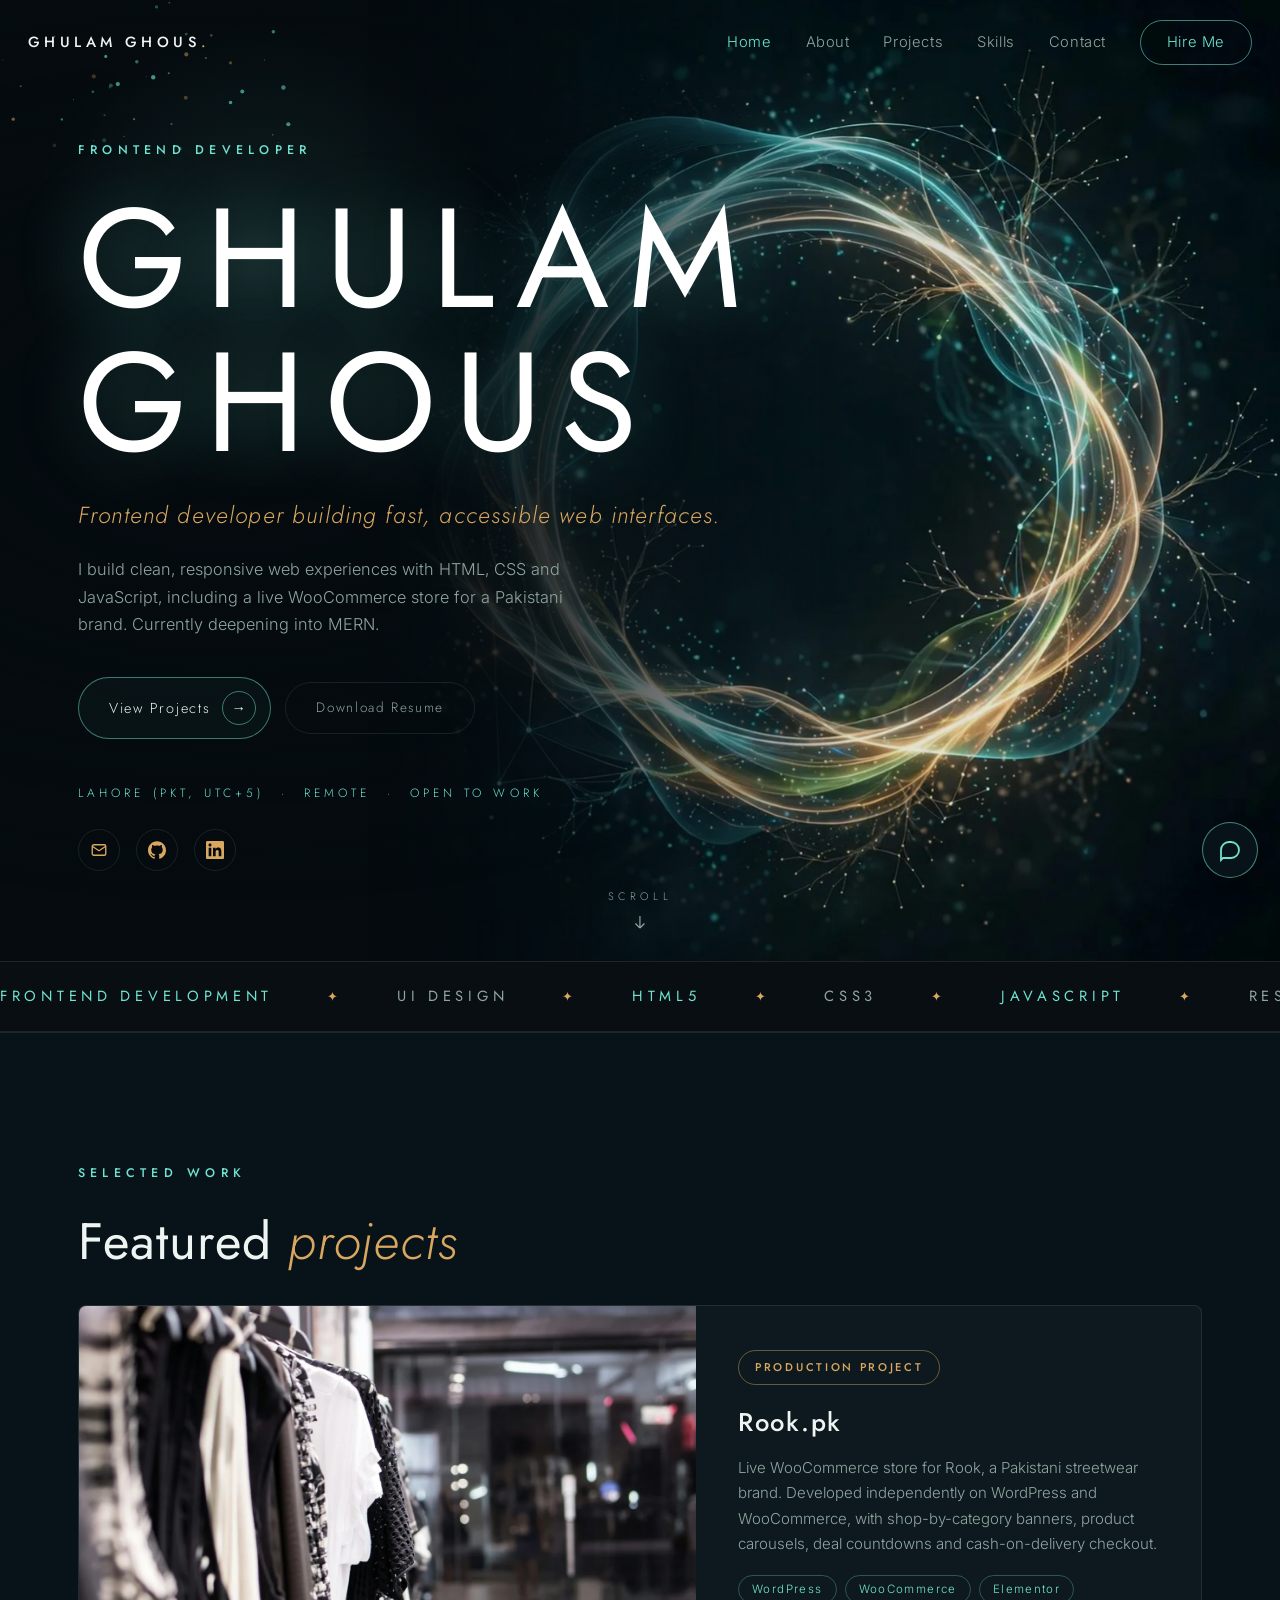
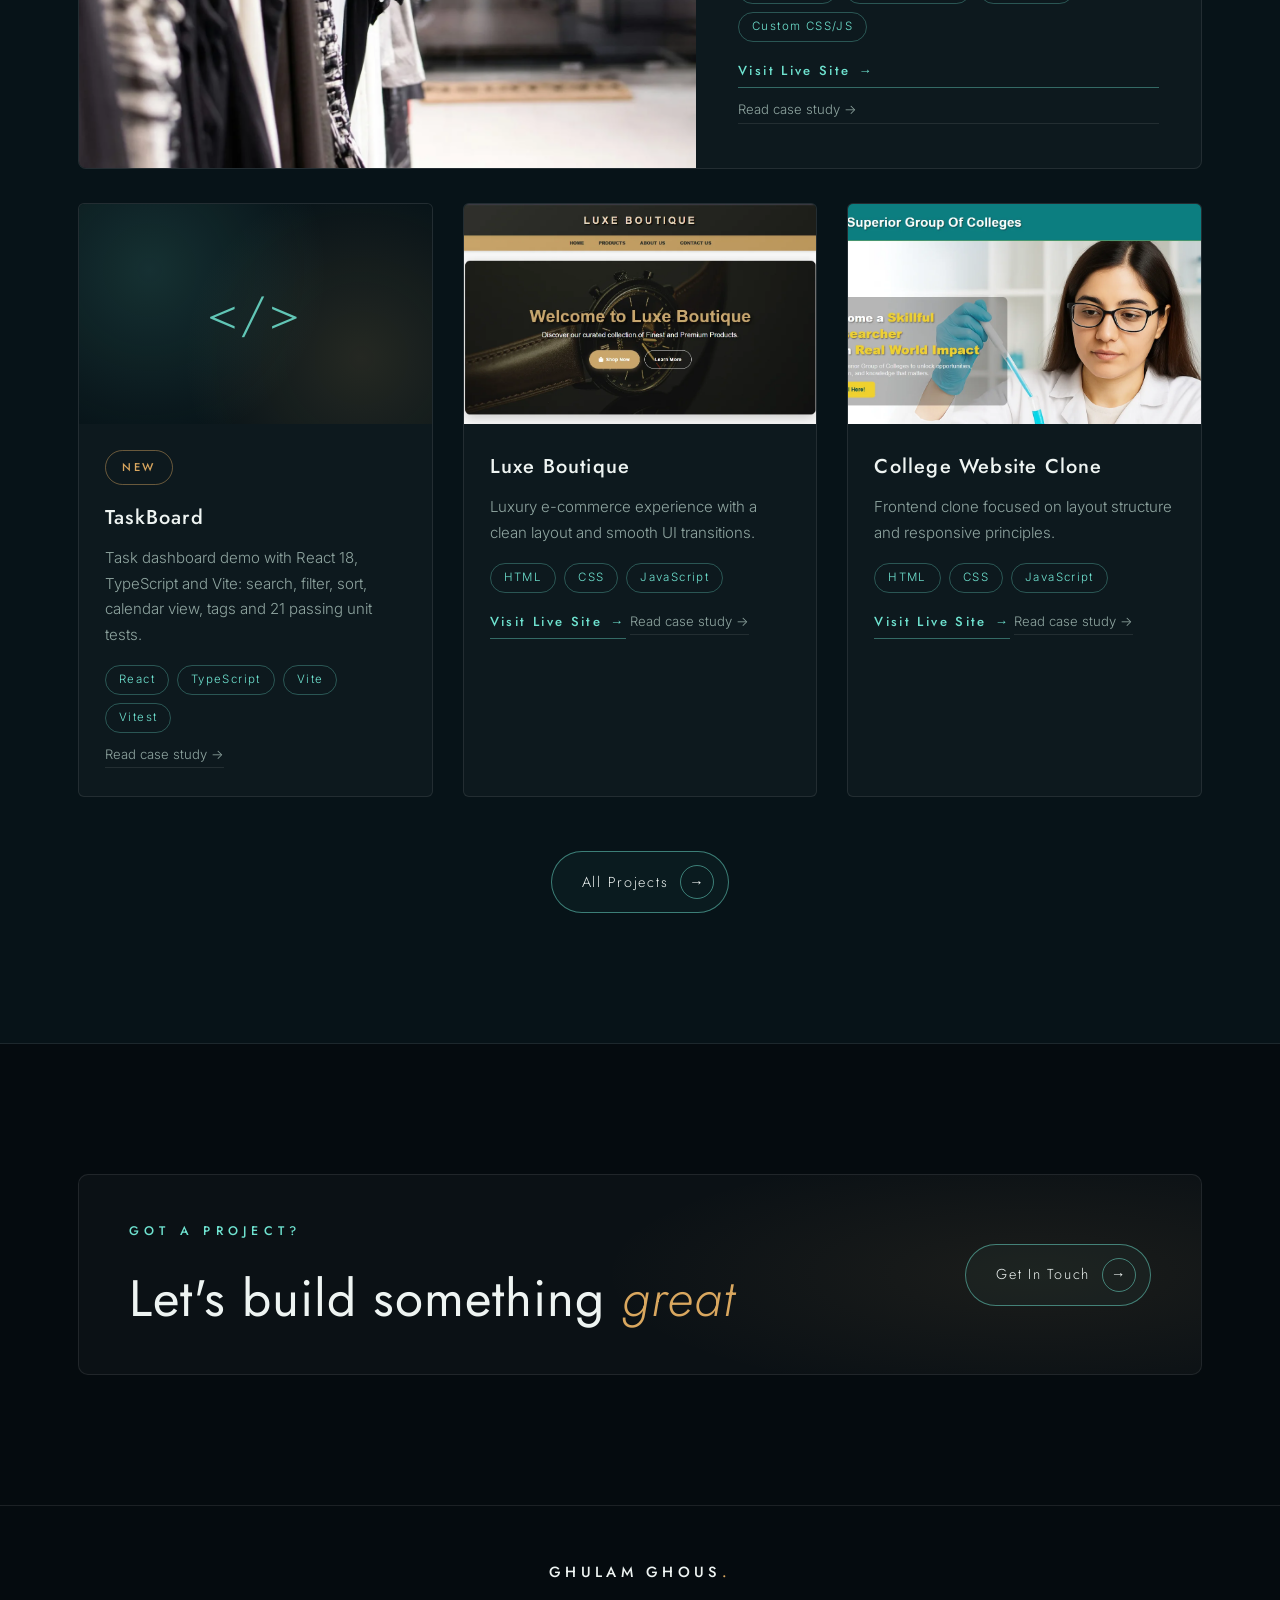
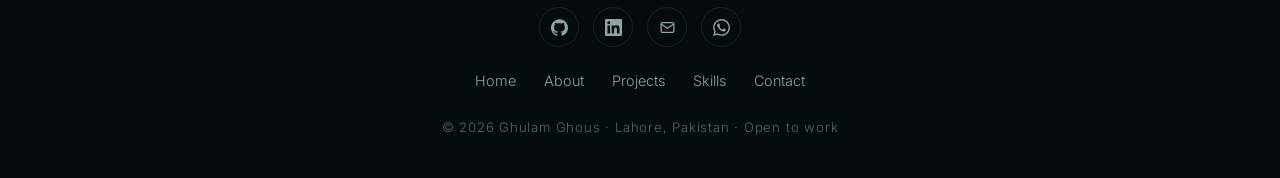
==== index.html @ 890aaaed "Portfolio: TaskBoard v5 copy (calendar, tags, 21 tests)" ====
<!DOCTYPE html>
<html lang="en">
<head>
  <meta charset="UTF-8" />
  <meta name="viewport" content="width=device-width, initial-scale=1.0" />
  <title>Ghulam Ghous | Frontend Developer in Lahore</title>
    <meta name="description" content="Frontend developer in Lahore building fast, accessible web interfaces. Shipped a live WooCommerce store (Rook.pk). Open to full-time, freelance and remote roles." />
  <link rel="canonical" href="https://ghulamghousdev.netlify.app/" />
  <link rel="icon" type="image/svg+xml" href="favicon.svg" />
  <link rel="apple-touch-icon" href="apple-touch-icon.png" />
  <link rel="manifest" href="site.webmanifest" />
  <meta name="theme-color" content="#050b0f" />
  <meta property="og:title" content="Ghulam Ghous | Frontend Developer in Lahore" />
  <meta property="og:description" content="Frontend developer in Lahore building fast, accessible web interfaces. Shipped a live WooCommerce store (Rook.pk). Open to full-time, freelance and remote roles." />
  <meta property="og:type" content="website" />
  <meta property="og:url" content="https://ghulamghousdev.netlify.app/" />
  <meta property="og:image" content="https://ghulamghousdev.netlify.app/og-image.jpg" />
  <meta property="og:site_name" content="Ghulam Ghous - Frontend Developer" />
  <meta name="twitter:card" content="summary_large_image" />
  <meta name="twitter:title" content="Ghulam Ghous | Frontend Developer in Lahore" />
  <meta name="twitter:description" content="Frontend developer in Lahore building fast, accessible web interfaces. Shipped a live WooCommerce store (Rook.pk). Open to full-time, freelance and remote roles." />
  <meta name="twitter:image" content="https://ghulamghousdev.netlify.app/og-image.jpg" />
  <link rel="preconnect" href="https://fonts.googleapis.com" />
  <link rel="preconnect" href="https://fonts.gstatic.com" crossorigin />
  <link href="https://fonts.googleapis.com/css2?family=Jost:wght@300;400;500;600&family=Inter:wght@300;400;500;600&display=swap" rel="stylesheet" />
  <link rel="stylesheet" href="style.css" />
  <script type="application/ld+json">
[
  {
    "@context": "https://schema.org",
    "@type": "Person",
    "name": "Ghulam Ghous",
    "jobTitle": "Frontend Developer",
    "url": "https://ghulamghousdev.netlify.app/",
    "address": {
      "@type": "PostalAddress",
      "addressLocality": "Lahore",
      "addressCountry": "PK"
    },
    "sameAs": [
      "https://github.com/GhulamGhous326",
      "https://www.linkedin.com/in/ghulamghous208/"
    ]
  },
  {
    "@context": "https://schema.org",
    "@type": "WebSite",
    "name": "Ghulam Ghous \u2014 Frontend Developer",
    "url": "https://ghulamghousdev.netlify.app/"
  }
]
  </script>
</head>
<body>
  <a class="skip-link" href="#main">Skip to content</a>

  <header class="nav" id="nav">
    <div class="nav-inner">
      <a href="index.html" class="brand">
        <span class="brand-name">GHULAM&nbsp;GHOUS<i>.</i></span>
      </a>
      <nav class="nav-links">
        <a href="index.html" class="active">Home</a>
        <a href="about.html">About</a>
        <a href="projects.html">Projects</a>
        <a href="skills.html">Skills</a>
        <a href="contact.html">Contact</a>
        <a href="contact.html" class="btn-hire">Hire Me</a>
      </nav>
      <button class="nav-toggle" id="navToggle" aria-label="Menu"><span></span><span></span><span></span></button>
    </div>
    <div class="mobile-menu" id="mobileMenu">
      <a href="index.html">Home</a>
      <a href="about.html">About</a>
      <a href="projects.html">Projects</a>
      <a href="skills.html">Skills</a>
      <a href="contact.html">Contact</a>
      <a href="Ghulam-Ghous-Resume.pdf" target="_blank" rel="noopener">Download Resume</a>
    </div>
  </header>
  <main id="main">

  <!-- HERO -->
  <section class="hero" id="home">
    <div class="hero-bg" aria-hidden="true"></div>
    <canvas id="particles" aria-hidden="true"></canvas>
    <div class="mouse-glow" id="mouseGlow" aria-hidden="true"></div>
    <div class="hero-inner">
      <p class="kicker reveal">FRONTEND DEVELOPER</p>
      <h1 class="hero-title reveal">GHULAM<br />GHOUS</h1>
      <p class="hero-gold reveal">Frontend developer building fast, accessible web interfaces.</p>
      <p class="hero-desc reveal">
        I build clean, responsive web experiences with HTML, CSS and JavaScript,
        including a live WooCommerce store for a Pakistani brand.
        Currently deepening into MERN.
      </p>
      <div class="hero-actions reveal">
        <a href="projects.html" class="btn-pill">View Projects <span class="arrow">→</span></a>
        <a href="Ghulam-Ghous-Resume.pdf" class="btn-ghost" target="_blank" rel="noopener">Download Resume</a>
      </div>
      <p class="hero-meta reveal">LAHORE (PKT, UTC+5)&nbsp;&nbsp;·&nbsp;&nbsp;REMOTE&nbsp;&nbsp;·&nbsp;&nbsp;OPEN TO WORK</p>
      <div class="hero-social reveal">
        <a href="mailto:ghulamghous208@mail.com" aria-label="Email">
          <svg viewBox="0 0 24 24" fill="none" stroke="currentColor" stroke-width="1.8"><rect x="3" y="5" width="18" height="14" rx="2"/><path d="M3 7l9 6 9-6"/></svg>
        </a>
        <a href="https://github.com/GhulamGhous326" target="_blank" rel="noopener noreferrer" aria-label="GitHub"><svg viewBox="0 0 24 24" fill="currentColor" aria-hidden="true"><path d="M12 .297c-6.63 0-12 5.373-12 12 0 5.303 3.438 9.8 8.205 11.385.6.113.82-.258.82-.577 0-.285-.01-1.04-.015-2.04-3.338.724-4.042-1.61-4.042-1.61C4.422 18.07 3.633 17.7 3.633 17.7c-1.087-.744.084-.729.084-.729 1.205.084 1.838 1.236 1.838 1.236 1.07 1.835 2.809 1.305 3.495.998.108-.776.417-1.305.76-1.605-2.665-.3-5.466-1.332-5.466-5.93 0-1.31.465-2.38 1.235-3.22-.135-.303-.54-1.523.105-3.176 0 0 1.005-.322 3.3 1.23.96-.267 1.98-.399 3-.405 1.02.006 2.04.138 3 .405 2.28-1.552 3.285-1.23 3.285-1.23.645 1.653.24 2.873.12 3.176.765.84 1.23 1.91 1.23 3.22 0 4.61-2.805 5.625-5.475 5.92.42.36.81 1.096.81 2.22 0 1.606-.015 2.896-.015 3.286 0 .315.21.69.825.57C20.565 22.092 24 17.592 24 12.297c0-6.627-5.373-12-12-12"/></svg></a>
        <a href="https://www.linkedin.com/in/ghulamghous208/" target="_blank" rel="noopener noreferrer" aria-label="LinkedIn"><svg viewBox="0 0 24 24" fill="currentColor" aria-hidden="true"><path d="M20.447 20.452h-3.554v-5.569c0-1.328-.027-3.037-1.852-3.037-1.853 0-2.136 1.445-2.136 2.939v5.667H9.351V9h3.414v1.561h.046c.477-.9 1.637-1.85 3.37-1.85 3.601 0 4.267 2.37 4.267 5.455v6.286zM5.337 7.433c-1.144 0-2.063-.926-2.063-2.065 0-1.138.92-2.063 2.063-2.063 1.14 0 2.064.925 2.064 2.063 0 1.139-.925 2.065-2.064 2.065zm1.782 13.019H3.555V9h3.564v11.452zM22.225 0H1.771C.792 0 0 .774 0 1.729v20.542C0 23.227.792 24 1.771 24h20.451C23.2 24 24 23.227 24 22.271V1.729C24 .774 23.2 0 22.225 0z"/></svg></a>
      </div>
    </div>
    <a href="#featured" class="scroll-cue" aria-label="Scroll down">
      <span>SCROLL</span>
      <svg viewBox="0 0 24 24" fill="none" stroke="currentColor" stroke-width="1.6"><path d="M12 4v16m0 0l-6-6m6 6l6-6"/></svg>
    </a>
  </section>

  <!-- MARQUEE -->
  <div class="marquee" aria-hidden="true">
    <div class="marquee-track">
      <span>FRONTEND DEVELOPMENT</span><i>✦</i><span>UI DESIGN</span><i>✦</i><span>HTML5</span><i>✦</i><span>CSS3</span><i>✦</i><span>JAVASCRIPT</span><i>✦</i><span>RESPONSIVE DESIGN</span><i>✦</i><span>TAILWIND CSS</span><i>✦</i><span>WORDPRESS</span><i>✦</i>
      <span>FRONTEND DEVELOPMENT</span><i>✦</i><span>UI DESIGN</span><i>✦</i><span>HTML5</span><i>✦</i><span>CSS3</span><i>✦</i><span>JAVASCRIPT</span><i>✦</i><span>RESPONSIVE DESIGN</span><i>✦</i><span>TAILWIND CSS</span><i>✦</i><span>WORDPRESS</span><i>✦</i>
    </div>
  </div>

  <!-- FEATURED WORK -->
  <section class="section section-alt" id="featured">
    <div class="container">
      <p class="kicker reveal">SELECTED WORK</p>
      <h2 class="section-title reveal">Featured <em>projects</em></h2>
      <article class="project-featured reveal" style="margin-bottom:34px">
        <div class="project-media">
          <img width="1600" height="1067" src="images/rook-store.webp" alt="Rook.pk live WooCommerce clothing store" loading="lazy" />
        </div>
        <div class="project-body">
          <span class="project-badge">PRODUCTION PROJECT</span>
          <h3>Rook.pk</h3>
          <p>Live WooCommerce store for Rook, a Pakistani streetwear brand. Developed independently on WordPress and WooCommerce, with shop-by-category banners, product carousels, deal countdowns and cash-on-delivery checkout.</p>
          <ul class="tags"><li>WordPress</li><li>WooCommerce</li><li>Elementor</li><li>Custom CSS/JS</li></ul>
          <a class="project-link" href="https://rook.pk/" target="_blank" rel="noopener">Visit Live Site <span>→</span></a>
          <a class="case-link" href="projects/rook-pk.html">Read case study →</a>
        </div>
      </article>
      <div class="projects-grid">
        <article class="project-card reveal">
          <div class="project-media project-media--code" aria-hidden="true"><span>&lt;/&gt;</span></div>
          <div class="project-body">
            <span class="project-badge">NEW</span>
            <h3>TaskBoard</h3>
            <p>Task dashboard demo with React 18, TypeScript and Vite: search, filter, sort, calendar view, tags and 21 passing unit tests.</p>
            <ul class="tags"><li>React</li><li>TypeScript</li><li>Vite</li><li>Vitest</li></ul>
            <a class="case-link" href="projects/taskboard.html">Read case study →</a>
          </div>
        </article>
        <article class="project-card reveal">
          <div class="project-media">
            <img width="1349" height="644" src="images/luxe-boutique.webp" alt="Luxe Boutique website" loading="lazy" />
          </div>
          <div class="project-body">
            <h3>Luxe Boutique</h3>
            <p>Luxury e-commerce experience with a clean layout and smooth UI transitions.</p>
            <ul class="tags"><li>HTML</li><li>CSS</li><li>JavaScript</li></ul>
            <a class="project-link" href="https://luxeboutiquee.netlify.app/" target="_blank" rel="noopener">Visit Live Site <span>→</span></a>
          <a class="case-link" href="projects/luxe-boutique.html">Read case study →</a>
          </div>
        </article>
        <article class="project-card reveal">
          <div class="project-media">
            <img width="1350" height="640" src="images/college-clone.webp" alt="College website clone" loading="lazy" />
          </div>
          <div class="project-body">
            <h3>College Website Clone</h3>
            <p>Frontend clone focused on layout structure and responsive principles.</p>
            <ul class="tags"><li>HTML</li><li>CSS</li><li>JavaScript</li></ul>
            <a class="project-link" href="https://collegewebsiteclone.netlify.app/" target="_blank" rel="noopener">Visit Live Site <span>→</span></a>
          <a class="case-link" href="projects/college-clone.html">Read case study →</a>
          </div>
        </article>
      </div>
      <div class="center reveal"><a href="projects.html" class="btn-pill">All Projects <span class="arrow">→</span></a></div>
    </div>
  </section>

  <!-- CTA -->
  <section class="section">
    <div class="container">
      <div class="cta-banner reveal">
        <div>
          <p class="kicker">GOT A PROJECT?</p>
          <h2 class="section-title" style="margin-bottom:0">Let's build something <em>great</em></h2>
        </div>
        <a href="contact.html" class="btn-pill">Get In Touch <span class="arrow">→</span></a>
      </div>
    </div>
  </section>

  </main>
  <footer class="footer">
    <div class="container footer-inner">
      <a href="index.html" class="brand"><span class="brand-name">GHULAM&nbsp;GHOUS<i>.</i></span></a>
      <div class="footer-social">
        <a href="https://github.com/GhulamGhous326" target="_blank" rel="noopener noreferrer" aria-label="GitHub"><svg viewBox="0 0 24 24" fill="currentColor" aria-hidden="true"><path d="M12 .297c-6.63 0-12 5.373-12 12 0 5.303 3.438 9.8 8.205 11.385.6.113.82-.258.82-.577 0-.285-.01-1.04-.015-2.04-3.338.724-4.042-1.61-4.042-1.61C4.422 18.07 3.633 17.7 3.633 17.7c-1.087-.744.084-.729.084-.729 1.205.084 1.838 1.236 1.838 1.236 1.07 1.835 2.809 1.305 3.495.998.108-.776.417-1.305.76-1.605-2.665-.3-5.466-1.332-5.466-5.93 0-1.31.465-2.38 1.235-3.22-.135-.303-.54-1.523.105-3.176 0 0 1.005-.322 3.3 1.23.96-.267 1.98-.399 3-.405 1.02.006 2.04.138 3 .405 2.28-1.552 3.285-1.23 3.285-1.23.645 1.653.24 2.873.12 3.176.765.84 1.23 1.91 1.23 3.22 0 4.61-2.805 5.625-5.475 5.92.42.36.81 1.096.81 2.22 0 1.606-.015 2.896-.015 3.286 0 .315.21.69.825.57C20.565 22.092 24 17.592 24 12.297c0-6.627-5.373-12-12-12"/></svg></a>
        <a href="https://www.linkedin.com/in/ghulamghous208/" target="_blank" rel="noopener noreferrer" aria-label="LinkedIn"><svg viewBox="0 0 24 24" fill="currentColor" aria-hidden="true"><path d="M20.447 20.452h-3.554v-5.569c0-1.328-.027-3.037-1.852-3.037-1.853 0-2.136 1.445-2.136 2.939v5.667H9.351V9h3.414v1.561h.046c.477-.9 1.637-1.85 3.37-1.85 3.601 0 4.267 2.37 4.267 5.455v6.286zM5.337 7.433c-1.144 0-2.063-.926-2.063-2.065 0-1.138.92-2.063 2.063-2.063 1.14 0 2.064.925 2.064 2.063 0 1.139-.925 2.065-2.064 2.065zm1.782 13.019H3.555V9h3.564v11.452zM22.225 0H1.771C.792 0 0 .774 0 1.729v20.542C0 23.227.792 24 1.771 24h20.451C23.2 24 24 23.227 24 22.271V1.729C24 .774 23.2 0 22.225 0z"/></svg></a>
        <a href="mailto:ghulamghous208@mail.com" aria-label="Email"><svg viewBox="0 0 24 24" fill="none" stroke="currentColor" stroke-width="1.8" aria-hidden="true"><rect x="3" y="5" width="18" height="14" rx="2"/><path d="M3 7l9 6 9-6"/></svg></a>
        <a href="https://wa.me/923101714299" target="_blank" rel="noopener noreferrer" aria-label="WhatsApp"><svg viewBox="0 0 24 24" fill="currentColor" aria-hidden="true"><path d="M17.472 14.382c-.297-.149-1.758-.867-2.03-.967-.273-.099-.471-.148-.67.15-.197.297-.767.966-.94 1.164-.173.199-.347.223-.644.075-.297-.15-1.255-.463-2.39-1.475-.883-.788-1.48-1.761-1.653-2.059-.173-.297-.018-.458.13-.606.134-.133.298-.347.446-.52.149-.174.198-.298.298-.497.099-.198.05-.371-.025-.52-.075-.149-.669-1.612-.916-2.207-.242-.579-.487-.5-.669-.51-.173-.008-.371-.01-.57-.01-.198 0-.52.074-.792.372-.272.297-1.04 1.016-1.04 2.479 0 1.462 1.065 2.875 1.213 3.074.149.198 2.096 3.2 5.077 4.487.709.306 1.262.489 1.694.625.712.227 1.36.195 1.871.118.571-.085 1.758-.719 2.006-1.413.248-.694.248-1.289.173-1.413-.074-.124-.272-.198-.57-.347m-5.421 7.403h-.004a9.87 9.87 0 01-5.031-1.378l-.361-.214-3.741.982.998-3.648-.235-.374a9.86 9.86 0 01-1.51-5.26c.001-5.45 4.436-9.884 9.888-9.884 2.64 0 5.122 1.03 6.988 2.898a9.825 9.825 0 012.893 6.994c-.003 5.45-4.437 9.884-9.885 9.884m8.413-18.297A11.815 11.815 0 0012.05 0C5.495 0 .16 5.335.157 11.892c0 2.096.547 4.142 1.588 5.945L.057 24l6.305-1.654a11.882 11.882 0 005.683 1.448h.005c6.554 0 11.89-5.335 11.893-11.893a11.821 11.821 0 00-3.48-8.413z"/></svg></a>
      </div>
      <nav class="footer-links">
        <a href="index.html">Home</a><a href="about.html">About</a><a href="projects.html">Projects</a><a href="skills.html">Skills</a><a href="contact.html">Contact</a>
      </nav>
      <p class="copy">© 2026 Ghulam Ghous · Lahore, Pakistan · Open to work</p>
    </div>
  </footer>

  <script src="script.js"></script>
  <script src="chat-widget.js"></script>
</body>
</html>
---- style.css ----
/* ============ NEURAVIS-STYLE THEME ============ */
:root {
  --bg: #050b0f;
  --bg2: #071318;
  --surface: rgba(255, 255, 255, 0.028);
  --ink: #eef4f2;
  --muted: #8fa5a0;
  --teal: #6fe3d0;
  --gold: #d9a75f;
  --line: rgba(255, 255, 255, 0.09);
  --font-display: 'Jost', sans-serif;
  --font-body: 'Inter', sans-serif;
}

* { margin: 0; padding: 0; box-sizing: border-box; }
html { scroll-behavior: smooth; }
body {
  background: var(--bg);
  color: var(--ink);
  font-family: var(--font-body);
  font-weight: 300;
  line-height: 1.7;
  overflow-x: hidden;
}
img { max-width: 100%; display: block; }
a { color: inherit; text-decoration: none; }
::selection { background: rgba(111, 227, 208, 0.25); }

.container { max-width: 1180px; margin: 0 auto; padding: 0 28px; }

/* ============ NAV ============ */
.nav {
  position: fixed; top: 0; left: 0; right: 0; z-index: 100;
  transition: background 0.35s, border-color 0.35s, backdrop-filter 0.35s;
  border-bottom: 1px solid transparent;
}
.nav.scrolled {
  background: rgba(5, 11, 15, 0.82);
  backdrop-filter: blur(14px);
  border-bottom-color: var(--line);
}
.nav-inner {
  max-width: 1280px; margin: 0 auto; padding: 20px 28px;
  display: flex; align-items: center; justify-content: space-between;
}
.brand { display: flex; align-items: center; gap: 12px; }
.brand-name {
  font-family: var(--font-display); font-weight: 500;
  letter-spacing: 0.3em; font-size: 0.92rem; color: var(--ink);
  transition: color 0.3s;
}
.brand-name i { font-style: normal; color: var(--gold); }
.brand:hover .brand-name { color: var(--teal); }
.nav-links { display: flex; align-items: center; gap: 34px; font-size: 0.92rem; }
.nav-links a { color: var(--muted); transition: color 0.25s; letter-spacing: 0.04em; }
.nav-links a:hover { color: var(--ink); }
.nav-links a.active { color: var(--teal); }
.btn-hire {
  border: 1px solid rgba(111, 227, 208, 0.55); color: var(--teal) !important;
  padding: 9px 26px; border-radius: 999px; transition: all 0.3s !important;
}
.btn-hire:hover { background: rgba(111, 227, 208, 0.12); color: #fff !important; }
.nav-toggle { display: none; background: none; border: 0; cursor: pointer; flex-direction: column; gap: 6px; padding: 6px; }
.nav-toggle span { width: 24px; height: 1.6px; background: var(--ink); display: block; transition: 0.3s; }
.mobile-menu { display: none; flex-direction: column; gap: 4px; padding: 10px 28px 22px; background: rgba(5,11,15,0.96); border-bottom: 1px solid var(--line); }
.mobile-menu a { padding: 10px 0; color: var(--muted); border-bottom: 1px solid rgba(255,255,255,0.05); }
.mobile-menu.open { display: flex; }

/* ============ KICKER / TITLES ============ */
.kicker {
  font-family: var(--font-display);
  color: var(--teal); font-size: 0.78rem; font-weight: 500;
  letter-spacing: 0.42em; margin-bottom: 26px;
}
.section { padding: 130px 0; }
.section-alt { background: var(--bg2); border-top: 1px solid var(--line); border-bottom: 1px solid var(--line); }
.section-title {
  font-family: var(--font-display); font-weight: 400;
  font-size: clamp(2rem, 4.6vw, 3.2rem);
  line-height: 1.18; letter-spacing: 0.02em; margin-bottom: 34px;
}
.section-title em { font-style: italic; color: var(--gold); font-weight: 300; }
.muted { color: var(--muted); }

/* ============ HERO ============ */
.hero {
  position: relative; min-height: 100vh;
  display: flex; align-items: center;
  overflow: hidden;
}
.hero-bg {
  position: absolute; inset: -4%;
  background: url('images/hero-ring.webp') right center / cover no-repeat;
  -webkit-mask-image: linear-gradient(to right, transparent 30%, black 66%);
  mask-image: linear-gradient(to right, transparent 30%, black 66%);
  opacity: 0.9;
  animation: ringPulse 14s ease-in-out infinite alternate;
  will-change: transform;
}
@keyframes ringPulse {
  from { transform: scale(1); filter: brightness(1); }
  to { transform: scale(1.055); filter: brightness(1.12); }
}
#particles { position: absolute; inset: 0; z-index: 1; pointer-events: none; }
.mouse-glow {
  position: absolute; top: 0; left: 0; z-index: 1; pointer-events: none;
  width: 520px; height: 520px; border-radius: 50%;
  background: radial-gradient(circle, rgba(111, 227, 208, 0.10), transparent 65%);
  mix-blend-mode: screen; transition: transform 0.25s ease-out;
}
.hero::after {
  content: ''; position: absolute; inset: 0;
  background: radial-gradient(ellipse 90% 70% at 18% 45%, rgba(5,11,15,0.88), transparent 70%);
  pointer-events: none;
}
.hero-inner { position: relative; z-index: 2; max-width: 1180px; margin: 0 auto; padding: 140px 28px 90px; width: 100%; }
.hero-title {
  font-family: var(--font-display); font-weight: 400;
  font-size: clamp(3.4rem, 12.5vw, 8.8rem);
  letter-spacing: 0.13em; line-height: 1.02;
  margin-bottom: 22px; color: #fff;
  text-shadow: 0 0 70px rgba(111, 227, 208, 0.28);
}
.hero-gold {
  font-family: var(--font-display); font-style: italic; font-weight: 300;
  color: var(--gold); font-size: clamp(1.05rem, 2.4vw, 1.45rem);
  letter-spacing: 0.05em; margin-bottom: 20px;
}
.hero-desc { max-width: 520px; color: var(--muted); font-size: 1.02rem; margin-bottom: 38px; }
.hero-actions { margin-bottom: 44px; }
.btn-pill {
  display: inline-flex; align-items: center; gap: 12px;
  border: 1px solid rgba(111, 227, 208, 0.5); border-radius: 999px;
  padding: 13px 14px 13px 30px; color: var(--ink);
  font-family: var(--font-display); letter-spacing: 0.12em; font-size: 0.9rem;
  transition: all 0.3s; background: rgba(111, 227, 208, 0.04);
}
.btn-pill .arrow {
  width: 34px; height: 34px; border-radius: 50%;
  border: 1px solid rgba(111, 227, 208, 0.5);
  display: grid; place-items: center; transition: all 0.3s;
}
.btn-pill:hover { background: rgba(111, 227, 208, 0.14); border-color: var(--teal); }
.btn-pill:hover .arrow { background: var(--teal); color: #04211c; }
.hero-meta {
  font-family: var(--font-display); font-size: 0.75rem;
  letter-spacing: 0.34em; color: var(--teal); opacity: 0.85; margin-bottom: 26px;
}
.hero-social { display: flex; gap: 16px; }
.hero-social a {
  width: 42px; height: 42px; border-radius: 50%;
  border: 1px solid var(--line); display: grid; place-items: center;
  color: var(--gold); transition: all 0.3s;
}
.hero-social a svg { width: 18px; height: 18px; }
.hero-social a:hover { border-color: var(--gold); transform: translateY(-3px); }
.scroll-cue {
  position: absolute; bottom: 30px; left: 50%; transform: translateX(-50%);
  display: flex; flex-direction: column; align-items: center; gap: 8px;
  color: var(--muted); font-family: var(--font-display);
  font-size: 0.68rem; letter-spacing: 0.4em; z-index: 2;
}
.scroll-cue svg { width: 18px; height: 18px; animation: bob 2.2s ease-in-out infinite; }
@keyframes bob { 0%,100% { transform: translateY(0); opacity: 0.6; } 50% { transform: translateY(7px); opacity: 1; } }

/* ============ ABOUT ============ */
.about-grid { display: grid; grid-template-columns: 1.15fr 0.85fr; gap: 70px; align-items: center; }
.about-grid p { color: var(--muted); margin-bottom: 18px; font-size: 1.03rem; }
.about-grid strong { color: var(--ink); font-weight: 500; }
.about-photo { position: relative; justify-self: center; }
.about-photo::before {
  content: ''; position: absolute; inset: -16px;
  border: 1px solid rgba(217, 167, 95, 0.4); border-radius: 4px;
  pointer-events: none;
}
.about-photo img {
  width: min(320px, 72vw); aspect-ratio: 3/4; object-fit: cover; border-radius: 4px;
  filter: saturate(0.85) contrast(1.03);
}

/* ============ PROJECTS ============ */
.projects-grid { display: grid; grid-template-columns: repeat(3, 1fr); gap: 30px; margin-top: 10px; }
.project-card {
  background: var(--surface); border: 1px solid var(--line); border-radius: 6px;
  overflow: hidden; transition: transform 0.35s, border-color 0.35s, box-shadow 0.35s;
}
.project-card:hover { transform: translateY(-8px); border-color: rgba(111, 227, 208, 0.35); box-shadow: 0 24px 60px rgba(0,0,0,0.45); }
.project-media { position: relative; aspect-ratio: 16/10; overflow: hidden; }
.project-media img { width: 100%; height: 100%; object-fit: cover; transition: transform 0.6s; }
.project-card:hover .project-media img { transform: scale(1.06); }
.project-media--code {
  display: grid; place-items: center;
  background:
    radial-gradient(circle at 20% 30%, rgba(111, 227, 208, 0.14), transparent 55%),
    radial-gradient(circle at 80% 70%, rgba(217, 167, 95, 0.14), transparent 55%),
    #071318;
}
.project-media--code span {
  font-family: var(--font-display); font-size: 3rem; color: var(--teal);
  opacity: 0.85; letter-spacing: 0.08em;
}
.project-featured:hover .project-media img { transform: scale(1.04); }
.project-link {
  display: inline-flex; align-items: center; gap: 8px; margin-top: 18px;
  font-family: var(--font-display); font-size: 0.82rem; font-weight: 500;
  letter-spacing: 0.18em; color: var(--teal);
  border-bottom: 1px solid rgba(111, 227, 208, 0.4); padding-bottom: 5px;
  transition: color 0.3s, border-color 0.3s;
}
.project-link span { transition: transform 0.3s; display: inline-block; }
.project-link:hover { color: var(--gold); border-color: var(--gold); }
.project-link:hover span { transform: translateX(4px); }
.project-body { padding: 26px 26px 28px; }
.project-body h3 { font-family: var(--font-display); font-weight: 500; letter-spacing: 0.06em; font-size: 1.25rem; margin-bottom: 10px; }
.project-body p { color: var(--muted); font-size: 0.94rem; margin-bottom: 18px; }
.tags { list-style: none; display: flex; flex-wrap: wrap; gap: 8px; }
.tags li {
  font-size: 0.72rem; letter-spacing: 0.12em; color: var(--teal);
  border: 1px solid rgba(111, 227, 208, 0.3); border-radius: 999px; padding: 4px 13px;
}

/* ============ PROJECT CATEGORIES ============ */
.category-label {
  font-family: var(--font-display); font-size: 0.8rem; font-weight: 500;
  letter-spacing: 0.4em; color: var(--gold); margin-bottom: 30px;
  display: flex; align-items: center; gap: 16px;
}
.category-label::after { content: ''; flex: 1; height: 1px; background: var(--line); }
.project-featured {
  display: grid; grid-template-columns: 1.1fr 0.9fr;
  background: var(--surface); border: 1px solid var(--line); border-radius: 8px;
  overflow: hidden; transition: border-color 0.35s, box-shadow 0.35s;
}
.project-featured:hover { border-color: rgba(217, 167, 95, 0.4); box-shadow: 0 24px 60px rgba(0,0,0,0.45); }
.project-featured .project-media { aspect-ratio: auto; min-height: 320px; }
.project-featured .project-body { padding: 44px 42px; display: flex; flex-direction: column; justify-content: center; }
.project-featured .project-body h3 { font-size: 1.6rem; }

/* ============ SKILLS ============ */
.skills-grid { display: grid; grid-template-columns: 1fr 1fr; gap: 26px 60px; margin-top: 10px; }
.contact-form input:focus, .contact-form textarea:focus { outline: none; border-bottom-color: var(--teal); }
.contact-form input::placeholder, .contact-form textarea::placeholder { color: rgba(143, 165, 160, 0.55); }
.contact-form .btn-pill { justify-self: start; background: none; cursor: pointer; font-size: 0.9rem; }
.direct { color: var(--muted); }
.direct a { color: var(--gold); border-bottom: 1px solid rgba(217,167,95,0.4); transition: 0.3s; }
.direct a:hover { color: var(--teal); border-color: var(--teal); }

/* ============ FOOTER ============ */
.footer { border-top: 1px solid var(--line); padding: 54px 0 40px; }
.footer-inner { display: flex; flex-direction: column; align-items: center; gap: 22px; text-align: center; }
.footer-links { display: flex; gap: 28px; font-size: 0.9rem; }
.footer-links a { color: var(--muted); transition: color 0.25s; }
.footer-links a:hover { color: var(--teal); }
.copy { color: rgba(143, 165, 160, 0.6); font-size: 0.82rem; letter-spacing: 0.06em; }

/* ============ INNER PAGES ============ */
.page-hero { padding: 170px 0 30px; position: relative; overflow: hidden; }
.page-hero::before {
  content: ''; position: absolute; inset: 0;
  background: radial-gradient(ellipse 60% 55% at 78% 30%, rgba(111, 227, 208, 0.07), transparent 70%);
  pointer-events: none;
}
.page-title {
  font-family: var(--font-display); font-weight: 400;
  font-size: clamp(2.4rem, 6vw, 4.2rem);
  line-height: 1.12; letter-spacing: 0.03em; color: #fff;
}
.page-title em { font-style: italic; color: var(--gold); font-weight: 300; }

.center { text-align: center; margin-top: 54px; }

.cta-banner {
  display: flex; align-items: center; justify-content: space-between; gap: 30px; flex-wrap: wrap;
  border: 1px solid var(--line); border-radius: 10px;
  padding: 46px 50px; background: var(--surface);
  position: relative; overflow: hidden;
}
.cta-banner::before {
  content: ''; position: absolute; inset: 0;
  background: radial-gradient(ellipse 55% 90% at 85% 50%, rgba(217, 167, 95, 0.08), transparent 70%);
  pointer-events: none;
}
.cta-banner > * { position: relative; z-index: 1; }

.values-grid { display: grid; grid-template-columns: repeat(3, 1fr); gap: 26px; }
.value-card {
  border: 1px solid var(--line); border-radius: 8px; padding: 34px 30px;
  background: var(--surface); transition: transform 0.3s, border-color 0.3s;
}
.value-card:hover { transform: translateY(-6px); border-color: rgba(111, 227, 208, 0.35); }
.value-card h3 { font-family: var(--font-display); font-weight: 500; letter-spacing: 0.08em; font-size: 1.15rem; margin-bottom: 12px; color: var(--teal); }
.value-card p { color: var(--muted); font-size: 0.94rem; }

/* ============ CONTACT PAGE ============ */
.contact-grid { display: grid; grid-template-columns: 0.9fr 1.1fr; gap: 60px; align-items: start; }
.contact-info { display: grid; gap: 16px; }
.info-card {
  display: flex; align-items: center; gap: 18px;
  border: 1px solid var(--line); border-radius: 8px; padding: 20px 22px;
  background: var(--surface); transition: border-color 0.3s, transform 0.3s;
}
a.info-card:hover { border-color: rgba(111, 227, 208, 0.4); transform: translateX(6px); }
.info-icon {
  width: 46px; height: 46px; border-radius: 50%; flex-shrink: 0;
  border: 1px solid rgba(217, 167, 95, 0.45); display: grid; place-items: center; color: var(--gold);
}
.info-icon svg { width: 20px; height: 20px; }
.info-card strong { display: block; font-weight: 500; font-size: 0.98rem; letter-spacing: 0.03em; }
.info-card small { color: var(--muted); font-size: 0.85rem; }
.info-card .arrow { margin-left: auto; color: var(--teal); }

/* ============ MARQUEE ============ */
.marquee {
  border-top: 1px solid var(--line); border-bottom: 1px solid var(--line);
  background: rgba(255, 255, 255, 0.015);
  overflow: hidden; padding: 22px 0; position: relative; z-index: 2;
}
.marquee-track {
  display: flex; align-items: center; gap: 54px; width: max-content;
  animation: scrollX 30s linear infinite;
  font-family: var(--font-display); font-size: 0.92rem; font-weight: 400;
  letter-spacing: 0.32em; color: var(--muted); white-space: nowrap;
}
.marquee-track i { color: var(--gold); font-style: normal; font-size: 0.8rem; }
.marquee-track span:nth-child(4n+1) { color: var(--teal); }
@keyframes scrollX { to { transform: translateX(-50%); } }

@media (prefers-reduced-motion: reduce) {
  .hero-bg, .marquee-track, .scroll-cue svg { animation: none; }
  .mouse-glow { display: none; }
}

/* ============ REVEAL ============ */
.reveal { opacity: 0; transform: translateY(28px); transition: opacity 0.8s ease, transform 0.8s ease; }
.reveal.visible { opacity: 1; transform: none; }

/* ============ RESPONSIVE ============ */
@media (max-width: 900px) {
  .nav-links { display: none; }
  .nav-toggle { display: flex; }
  .about-grid { grid-template-columns: 1fr; gap: 50px; }
  .projects-grid { grid-template-columns: 1fr; max-width: 520px; margin-inline: auto; }
  .project-featured { grid-template-columns: 1fr; }
  .project-featured .project-body { padding: 30px 26px; }
  .skills-grid { grid-template-columns: 1fr; gap: 22px; }
  .values-grid { grid-template-columns: 1fr; }
  .contact-grid { grid-template-columns: 1fr; gap: 40px; }
  .cta-banner { padding: 36px 28px; }
  .page-hero { padding: 140px 0 20px; }
  .hero-bg {
    -webkit-mask-image: linear-gradient(to bottom, transparent 30%, black 85%);
    mask-image: linear-gradient(to bottom, transparent 30%, black 85%);
    background-position: center 30%; opacity: 0.5;
  }
  .section { padding: 90px 0; }
}

/* ============ PHASE 1: SOCIAL + BADGES ============ */
.hero-actions { display: flex; align-items: center; flex-wrap: wrap; row-gap: 14px; }
.btn-ghost {
  display: inline-flex; align-items: center; gap: 10px;
  border: 1px solid var(--line); color: var(--muted); border-radius: 999px;
  padding: 13px 30px; font-family: var(--font-display);
  letter-spacing: 0.12em; font-size: 0.85rem; transition: all 0.3s; margin-left: 14px;
}
.btn-ghost:hover { border-color: var(--gold); color: var(--gold); }
.footer-social { display: flex; gap: 14px; }
.footer-social a {
  display: grid; place-items: center; width: 40px; height: 40px;
  border: 1px solid var(--line); border-radius: 50%; color: var(--muted);
  transition: all 0.3s;
}
.footer-social a svg { width: 17px; height: 17px; }
.footer-social a:hover { color: var(--teal); border-color: var(--teal); transform: translateY(-3px); }
.project-badge {
  display: inline-block; align-self: flex-start;
  font-family: var(--font-display); font-size: 0.7rem; font-weight: 500;
  letter-spacing: 0.24em; color: var(--gold);
  border: 1px solid rgba(217, 167, 95, 0.45); border-radius: 999px;
  padding: 7px 16px; margin-bottom: 16px;
}
.info-card .info-icon svg { width: 20px; height: 20px; }

/* ============ PHASE 4: SKILL CARDS ============ */
.skill-card {
  background: var(--surface); border: 1px solid var(--line); border-radius: 8px;
  padding: 28px; transition: border-color 0.3s, transform 0.3s;
}
.skill-card:hover { border-color: rgba(111, 227, 208, 0.35); transform: translateY(-4px); }
.skill-card h3 { font-size: 1.08rem; font-weight: 500; margin-bottom: 8px; letter-spacing: 0.02em; }
.skill-card > p { color: var(--muted); font-size: 0.92rem; margin-bottom: 4px; }
.skill-card .proof { font-size: 0.82rem; color: var(--teal); margin-top: 10px; margin-bottom: 0; }
.skill-card .proof a { color: var(--teal); border-bottom: 1px solid rgba(111, 227, 208, 0.4); padding-bottom: 1px; }
.skill-card.learning { border-style: dashed; border-color: rgba(217, 167, 95, 0.35); }
.skill-card.learning:hover { border-color: rgba(217, 167, 95, 0.6); }

/* ============ PHASE 2: CASE STUDIES ============ */
.case-media { border-radius: 8px; overflow: hidden; margin-bottom: 40px; border: 1px solid var(--line); }
.case-media img { width: 100%; display: block; }
.case-meta {
  display: grid; grid-template-columns: repeat(3, 1fr); gap: 20px;
  margin-bottom: 44px; padding: 26px; background: var(--surface);
  border: 1px solid var(--line); border-radius: 8px;
}
.case-meta strong { display: block; font-family: var(--font-display); font-size: 0.72rem; letter-spacing: 0.24em; color: var(--gold); margin-bottom: 8px; font-weight: 500; }
.case-meta span { font-size: 0.95rem; }
.case-body { max-width: 720px; margin-bottom: 44px; }
.case-body h2 { font-size: 1.35rem; font-weight: 500; margin: 34px 0 14px; letter-spacing: 0.02em; }
.case-body h2:first-child { margin-top: 0; }
.case-body p { color: var(--muted); line-height: 1.75; margin-bottom: 14px; }
.case-body ul { color: var(--muted); line-height: 1.75; padding-left: 22px; margin-bottom: 14px; }
.case-body li { margin-bottom: 8px; }
.case-body a { color: var(--teal); border-bottom: 1px solid rgba(111, 227, 208, 0.4); }
.todo {
  border: 1px dashed rgba(217, 167, 95, 0.5); border-radius: 8px;
  padding: 16px 20px; color: var(--gold); font-size: 0.9rem;
}
.case-actions { margin-bottom: 60px; }
.case-nav {
  display: flex; justify-content: space-between; gap: 20px; flex-wrap: wrap;
  border-top: 1px solid var(--line); padding-top: 28px;
}
.case-nav a { color: var(--muted); font-family: var(--font-display); letter-spacing: 0.06em; transition: color 0.3s; }
.case-nav a:hover { color: var(--teal); }
.case-link {
  display: inline-block; margin-top: 10px; font-size: 0.82rem;
  color: var(--muted); border-bottom: 1px solid var(--line); padding-bottom: 2px;
  transition: color 0.3s, border-color 0.3s;
}
.case-link:hover { color: var(--gold); border-color: var(--gold); }
@media (max-width: 720px) {
  .case-meta { grid-template-columns: 1fr; }
}

/* ============ CONTACT FORM ============ */
.contact-form { display: grid; grid-template-columns: 1fr 1fr; gap: 18px; }
.contact-form input[type="text"],
.contact-form input[type="email"],
.contact-form textarea {
  width: 100%; background: var(--surface); border: 1px solid var(--line);
  border-radius: 6px; color: var(--ink); padding: 14px 16px;
  font-family: var(--font-body); font-size: 0.95rem;
}
.contact-form textarea { grid-column: 1 / -1; min-height: 140px; resize: vertical; }
.contact-form select { grid-column: 1 / -1; }
@media (max-width: 560px) { .contact-form { grid-template-columns: 1fr; } }

/* ============ PHASE 5: FORM SELECT ============ */
.contact-form select {
  background: var(--surface); border: 1px solid var(--line); border-radius: 6px;
  color: var(--ink); padding: 14px 16px; font-family: var(--font-body); font-size: 0.95rem;
  width: 100%; appearance: none;
}
.contact-form select:focus { outline: none; border-color: var(--teal); }

/* ============ PHASE 7: A11Y ============ */
.skip-link {
  position: absolute; left: 16px; top: -64px; z-index: 200;
  background: var(--teal); color: #04211c; padding: 10px 18px; border-radius: 6px;
  font-family: var(--font-display); font-size: 0.85rem; letter-spacing: 0.08em;
  transition: top 0.2s;
}
.skip-link:focus { top: 12px; }
:focus-visible { outline: 2px solid var(--teal); outline-offset: 3px; }
@media (prefers-reduced-motion: reduce) {
  .reveal { opacity: 1 !important; transform: none !important; transition: none !important; }
  *, *::before, *::after { animation-duration: 0.01ms !important; animation-iteration-count: 1 !important; transition-duration: 0.01ms !important; }
}

/* ============ ABOUT TIMELINE ============ */
.timeline { margin-top: 34px; border-left: 1px solid var(--line); padding-left: 26px; display: grid; gap: 22px; }
.timeline-row span {
  font-family: var(--font-display); font-size: 0.75rem; letter-spacing: 0.24em;
  color: var(--gold); display: block; margin-bottom: 6px;
}
.timeline-row p { color: var(--muted); font-size: 0.95rem; line-height: 1.7; margin: 0; }
.timeline-row strong { color: var(--ink); font-weight: 500; }

/* ============ PHASE 3B: CHAT WIDGET ============ */
.chat-root { position: fixed; right: 22px; bottom: 22px; z-index: 120; }
.chat-fab {
  width: 56px; height: 56px; border-radius: 50%; cursor: pointer;
  background: #071318; border: 1px solid rgba(111, 227, 208, 0.55); color: var(--teal);
  display: grid; place-items: center; transition: transform 0.25s, box-shadow 0.25s;
  box-shadow: 0 8px 28px rgba(0, 0, 0, 0.5);
}
.chat-fab svg { width: 24px; height: 24px; }
.chat-fab:hover { transform: translateY(-3px); box-shadow: 0 12px 32px rgba(111, 227, 208, 0.18); }
.chat-panel {
  position: absolute; right: 0; bottom: 70px; width: min(360px, calc(100vw - 44px)); height: 480px;
  max-height: calc(100vh - 120px); background: #071318; border: 1px solid var(--line);
  border-radius: 14px; display: flex; flex-direction: column; overflow: hidden;
  opacity: 0; transform: translateY(12px) scale(0.98); pointer-events: none;
  transition: opacity 0.25s, transform 0.25s;
  box-shadow: 0 24px 70px rgba(0, 0, 0, 0.6);
}
.chat-panel.open { opacity: 1; transform: none; pointer-events: auto; }
.chat-head {
  display: flex; align-items: center; justify-content: space-between;
  padding: 14px 16px; border-bottom: 1px solid var(--line);
}
.chat-head strong { font-family: var(--font-display); letter-spacing: 0.08em; font-size: 0.95rem; }
.ai-badge {
  font-size: 0.62rem; letter-spacing: 0.14em; color: var(--gold);
  border: 1px solid rgba(217, 167, 95, 0.45); border-radius: 999px;
  padding: 3px 9px; margin-left: 10px; vertical-align: 2px;
}
.chat-close { background: none; border: none; color: var(--muted); font-size: 1.5rem; cursor: pointer; line-height: 1; padding: 4px 8px; }
.chat-close:hover { color: var(--ink); }
.chat-msgs { flex: 1; overflow-y: auto; padding: 16px; display: flex; flex-direction: column; gap: 12px; }
.msg { display: flex; }
.msg-user { justify-content: flex-end; }
.bubble {
  max-width: 85%; padding: 10px 14px; border-radius: 14px; font-size: 0.9rem; line-height: 1.55;
}
.msg-user .bubble { background: rgba(111, 227, 208, 0.12); border: 1px solid rgba(111, 227, 208, 0.3); border-bottom-right-radius: 4px; }
.msg-assistant .bubble { background: var(--surface); border: 1px solid var(--line); color: var(--ink); border-bottom-left-radius: 4px; }
.msg-error .bubble { background: rgba(217, 120, 95, 0.08); border: 1px solid rgba(217, 120, 95, 0.35); color: var(--ink); }
.bubble a { color: var(--teal); border-bottom: 1px solid rgba(111, 227, 208, 0.4); }
.chat-retry { background: none; border: 1px solid var(--gold); color: var(--gold); border-radius: 999px; padding: 4px 14px; margin-left: 8px; cursor: pointer; font-size: 0.8rem; }
.typing span { display: inline-block; width: 7px; height: 7px; border-radius: 50%; background: var(--muted); margin-right: 5px; animation: blink 1.2s infinite; }
.typing span:nth-child(2) { animation-delay: 0.2s; }
.typing span:nth-child(3) { animation-delay: 0.4s; }
@keyframes blink { 0%, 100% { opacity: 0.25; } 50% { opacity: 1; } }
.chat-suggest { display: flex; gap: 8px; padding: 0 16px 10px; flex-wrap: wrap; }
.chat-suggest button {
  background: none; border: 1px solid var(--line); color: var(--muted); border-radius: 999px;
  padding: 7px 13px; font-size: 0.78rem; cursor: pointer; transition: all 0.25s;
}
.chat-suggest button:hover { border-color: var(--teal); color: var(--teal); }
.chat-form { display: flex; gap: 10px; padding: 12px 14px; border-top: 1px solid var(--line); }
.chat-form input {
  flex: 1; background: var(--surface); border: 1px solid var(--line); border-radius: 999px;
  color: var(--ink); padding: 11px 16px; font-size: 0.9rem; font-family: var(--font-body);
}
.chat-form input:focus { outline: none; border-color: var(--teal); }
.chat-form input:disabled { opacity: 0.6; }
.chat-form button[type="submit"] {
  width: 44px; height: 44px; border-radius: 50%; border: 1px solid rgba(111, 227, 208, 0.55);
  background: rgba(111, 227, 208, 0.08); color: var(--teal); cursor: pointer;
  display: grid; place-items: center; flex-shrink: 0; transition: all 0.25s;
}
.chat-form button[type="submit"] svg { width: 18px; height: 18px; }
.chat-form button[type="submit"]:hover:not(:disabled) { background: var(--teal); color: #04211c; }
.chat-form button[type="submit"]:disabled { opacity: 0.5; cursor: default; }
@media (prefers-reduced-motion: reduce) {
  .chat-panel { transition: none; }
  .typing span { animation: none; }
}
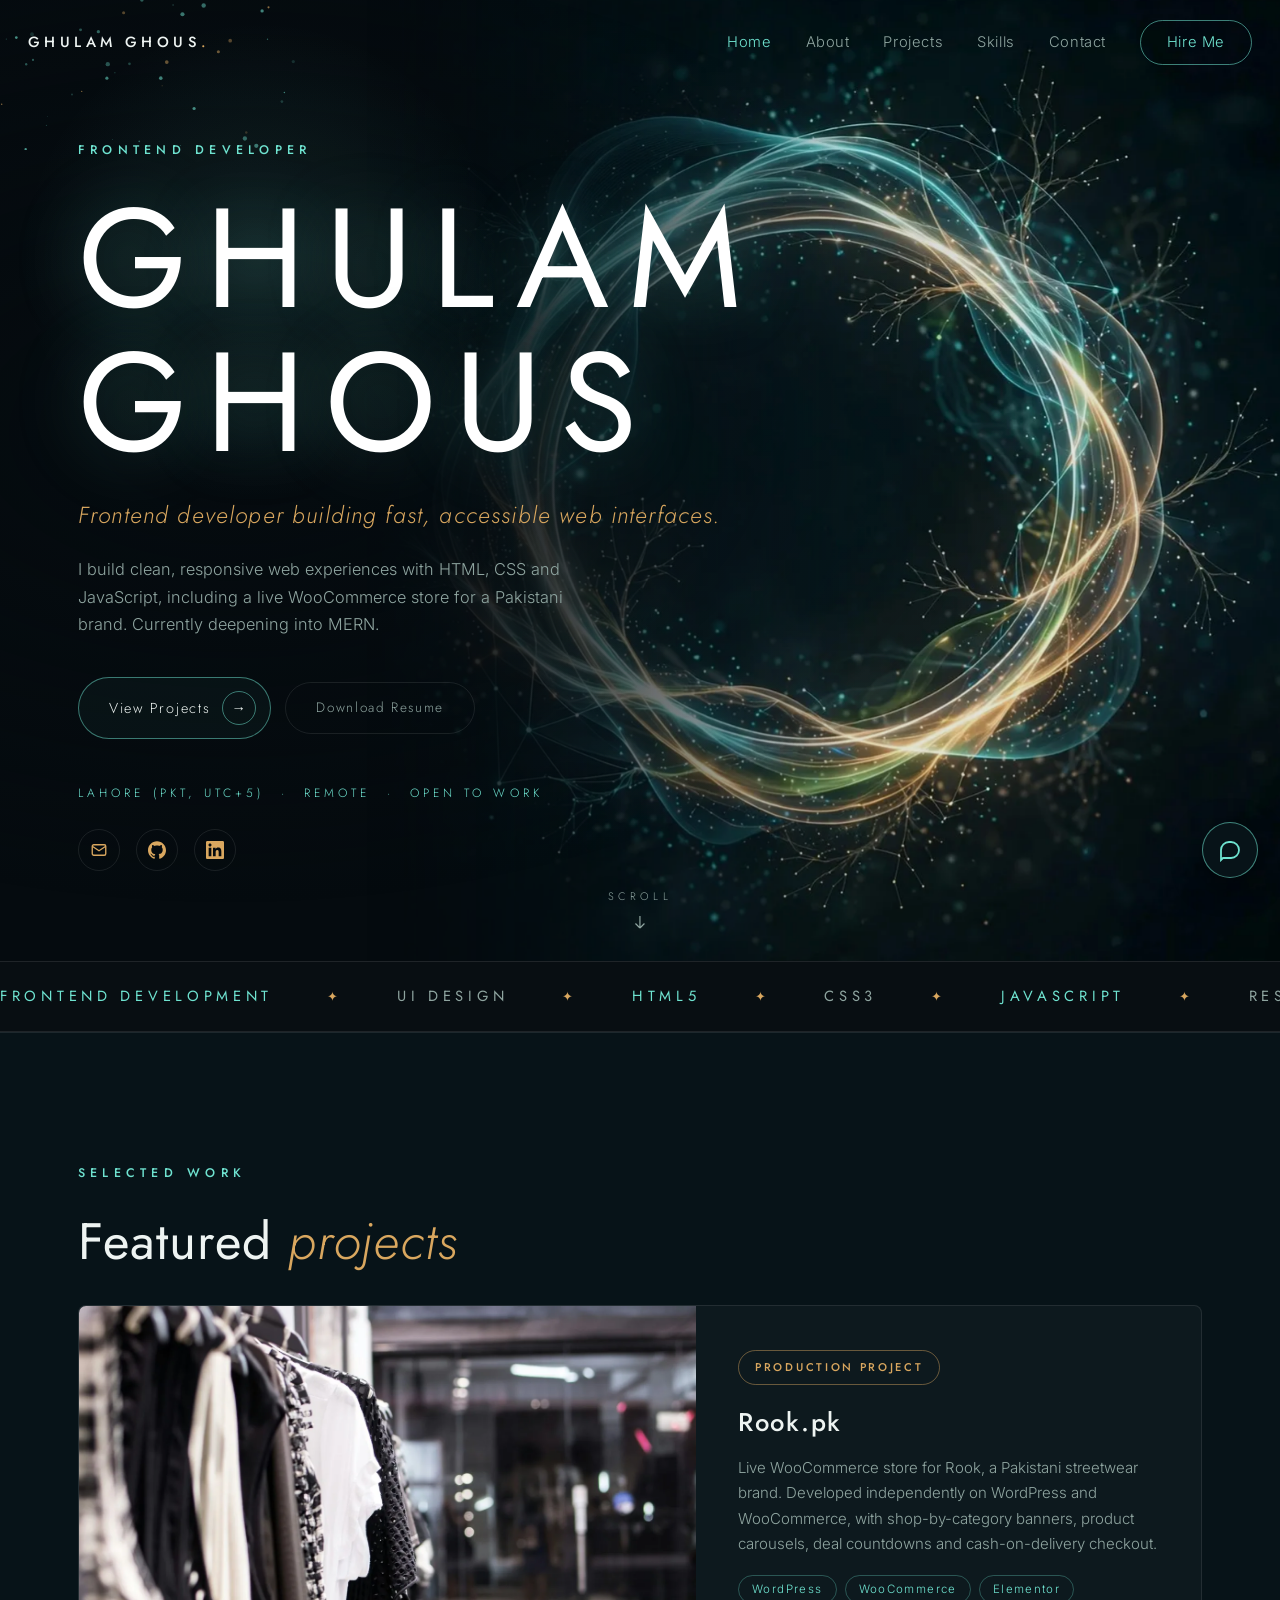
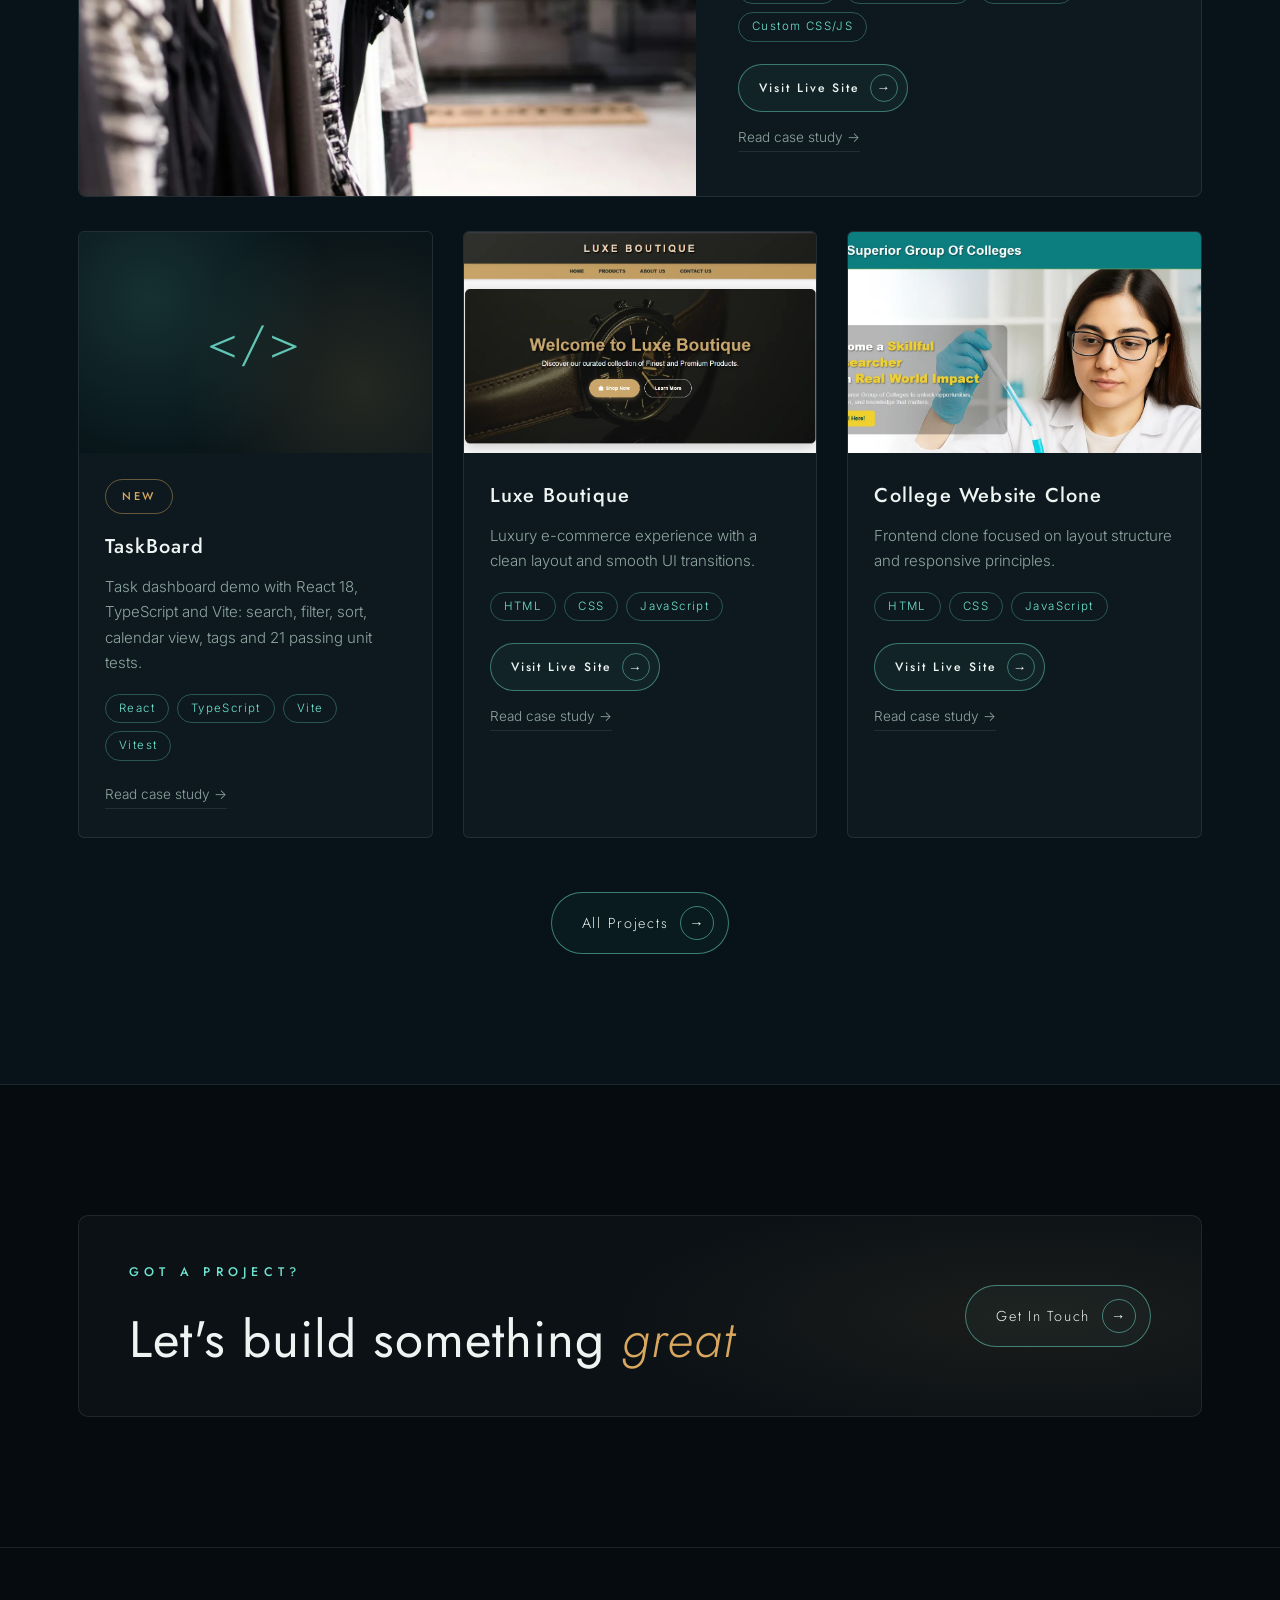
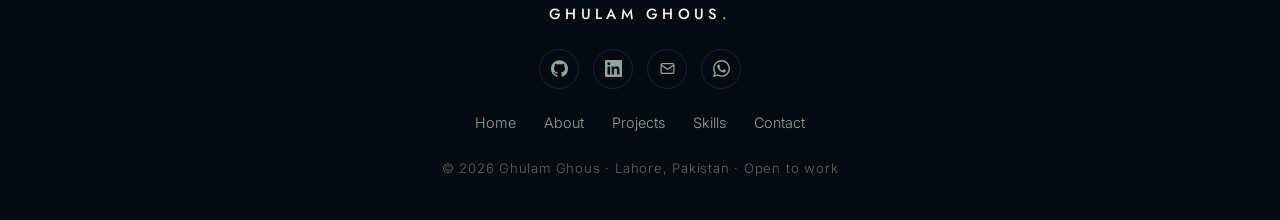
==== commit 5b3881b8: "Cards: professional action hierarchy - pill button + subtle case-study link" ====
--- a/index.html
+++ b/index.html
@@ -135,8 +135,10 @@
           <h3>Rook.pk</h3>
           <p>Live WooCommerce store for Rook, a Pakistani streetwear brand. Developed independently on WordPress and WooCommerce, with shop-by-category banners, product carousels, deal countdowns and cash-on-delivery checkout.</p>
           <ul class="tags"><li>WordPress</li><li>WooCommerce</li><li>Elementor</li><li>Custom CSS/JS</li></ul>
-          <a class="project-link" href="https://rook.pk/" target="_blank" rel="noopener">Visit Live Site <span>→</span></a>
-          <a class="case-link" href="projects/rook-pk.html">Read case study →</a>
+          <div class="project-actions">
+            <a class="project-link" href="https://rook.pk/" target="_blank" rel="noopener">Visit Live Site <span>→</span></a>
+              <a class="case-link" href="projects/rook-pk.html">Read case study →</a>
+          </div>
         </div>
       </article>
       <div class="projects-grid">
@@ -147,7 +149,9 @@
             <h3>TaskBoard</h3>
             <p>Task dashboard demo with React 18, TypeScript and Vite: search, filter, sort, calendar view, tags and 21 passing unit tests.</p>
             <ul class="tags"><li>React</li><li>TypeScript</li><li>Vite</li><li>Vitest</li></ul>
-            <a class="case-link" href="projects/taskboard.html">Read case study →</a>
+            <div class="project-actions">
+              <a class="case-link" href="projects/taskboard.html">Read case study →</a>
+            </div>
           </div>
         </article>
         <article class="project-card reveal">
@@ -158,8 +162,10 @@
             <h3>Luxe Boutique</h3>
             <p>Luxury e-commerce experience with a clean layout and smooth UI transitions.</p>
             <ul class="tags"><li>HTML</li><li>CSS</li><li>JavaScript</li></ul>
-            <a class="project-link" href="https://luxeboutiquee.netlify.app/" target="_blank" rel="noopener">Visit Live Site <span>→</span></a>
-          <a class="case-link" href="projects/luxe-boutique.html">Read case study →</a>
+            <div class="project-actions">
+              <a class="project-link" href="https://luxeboutiquee.netlify.app/" target="_blank" rel="noopener">Visit Live Site <span>→</span></a>
+                <a class="case-link" href="projects/luxe-boutique.html">Read case study →</a>
+            </div>
           </div>
         </article>
         <article class="project-card reveal">
@@ -170,8 +176,10 @@
             <h3>College Website Clone</h3>
             <p>Frontend clone focused on layout structure and responsive principles.</p>
             <ul class="tags"><li>HTML</li><li>CSS</li><li>JavaScript</li></ul>
-            <a class="project-link" href="https://collegewebsiteclone.netlify.app/" target="_blank" rel="noopener">Visit Live Site <span>→</span></a>
-          <a class="case-link" href="projects/college-clone.html">Read case study →</a>
+            <div class="project-actions">
+              <a class="project-link" href="https://collegewebsiteclone.netlify.app/" target="_blank" rel="noopener">Visit Live Site <span>→</span></a>
+                <a class="case-link" href="projects/college-clone.html">Read case study →</a>
+            </div>
           </div>
         </article>
       </div>
--- a/style.css
+++ b/style.css
@@ -200,16 +200,21 @@
   opacity: 0.85; letter-spacing: 0.08em;
 }
 .project-featured:hover .project-media img { transform: scale(1.04); }
+.project-actions { display: flex; flex-direction: column; align-items: flex-start; gap: 14px; margin-top: 22px; }
 .project-link {
-  display: inline-flex; align-items: center; gap: 8px; margin-top: 18px;
-  font-family: var(--font-display); font-size: 0.82rem; font-weight: 500;
-  letter-spacing: 0.18em; color: var(--teal);
-  border-bottom: 1px solid rgba(111, 227, 208, 0.4); padding-bottom: 5px;
-  transition: color 0.3s, border-color 0.3s;
-}
-.project-link span { transition: transform 0.3s; display: inline-block; }
-.project-link:hover { color: var(--gold); border-color: var(--gold); }
-.project-link:hover span { transform: translateX(4px); }
+  display: inline-flex; align-items: center; gap: 10px;
+  border: 1px solid rgba(111, 227, 208, 0.45); border-radius: 999px;
+  padding: 9px 9px 9px 20px; color: var(--ink); background: rgba(111, 227, 208, 0.05);
+  font-family: var(--font-display); font-size: 0.76rem; font-weight: 500; letter-spacing: 0.16em;
+  transition: all 0.3s;
+}
+.project-link span {
+  width: 28px; height: 28px; border-radius: 50%;
+  border: 1px solid rgba(111, 227, 208, 0.45);
+  display: grid; place-items: center; transition: all 0.3s; font-size: 0.85rem;
+}
+.project-link:hover { border-color: var(--teal); background: rgba(111, 227, 208, 0.12); }
+.project-link:hover span { background: var(--teal); color: #04211c; border-color: var(--teal); }
 .project-body { padding: 26px 26px 28px; }
 .project-body h3 { font-family: var(--font-display); font-weight: 500; letter-spacing: 0.06em; font-size: 1.25rem; margin-bottom: 10px; }
 .project-body p { color: var(--muted); font-size: 0.94rem; margin-bottom: 18px; }
@@ -423,7 +428,7 @@
 .case-nav a { color: var(--muted); font-family: var(--font-display); letter-spacing: 0.06em; transition: color 0.3s; }
 .case-nav a:hover { color: var(--teal); }
 .case-link {
-  display: inline-block; margin-top: 10px; font-size: 0.82rem;
+  display: inline-block; font-size: 0.85rem;
   color: var(--muted); border-bottom: 1px solid var(--line); padding-bottom: 2px;
   transition: color 0.3s, border-color 0.3s;
 }
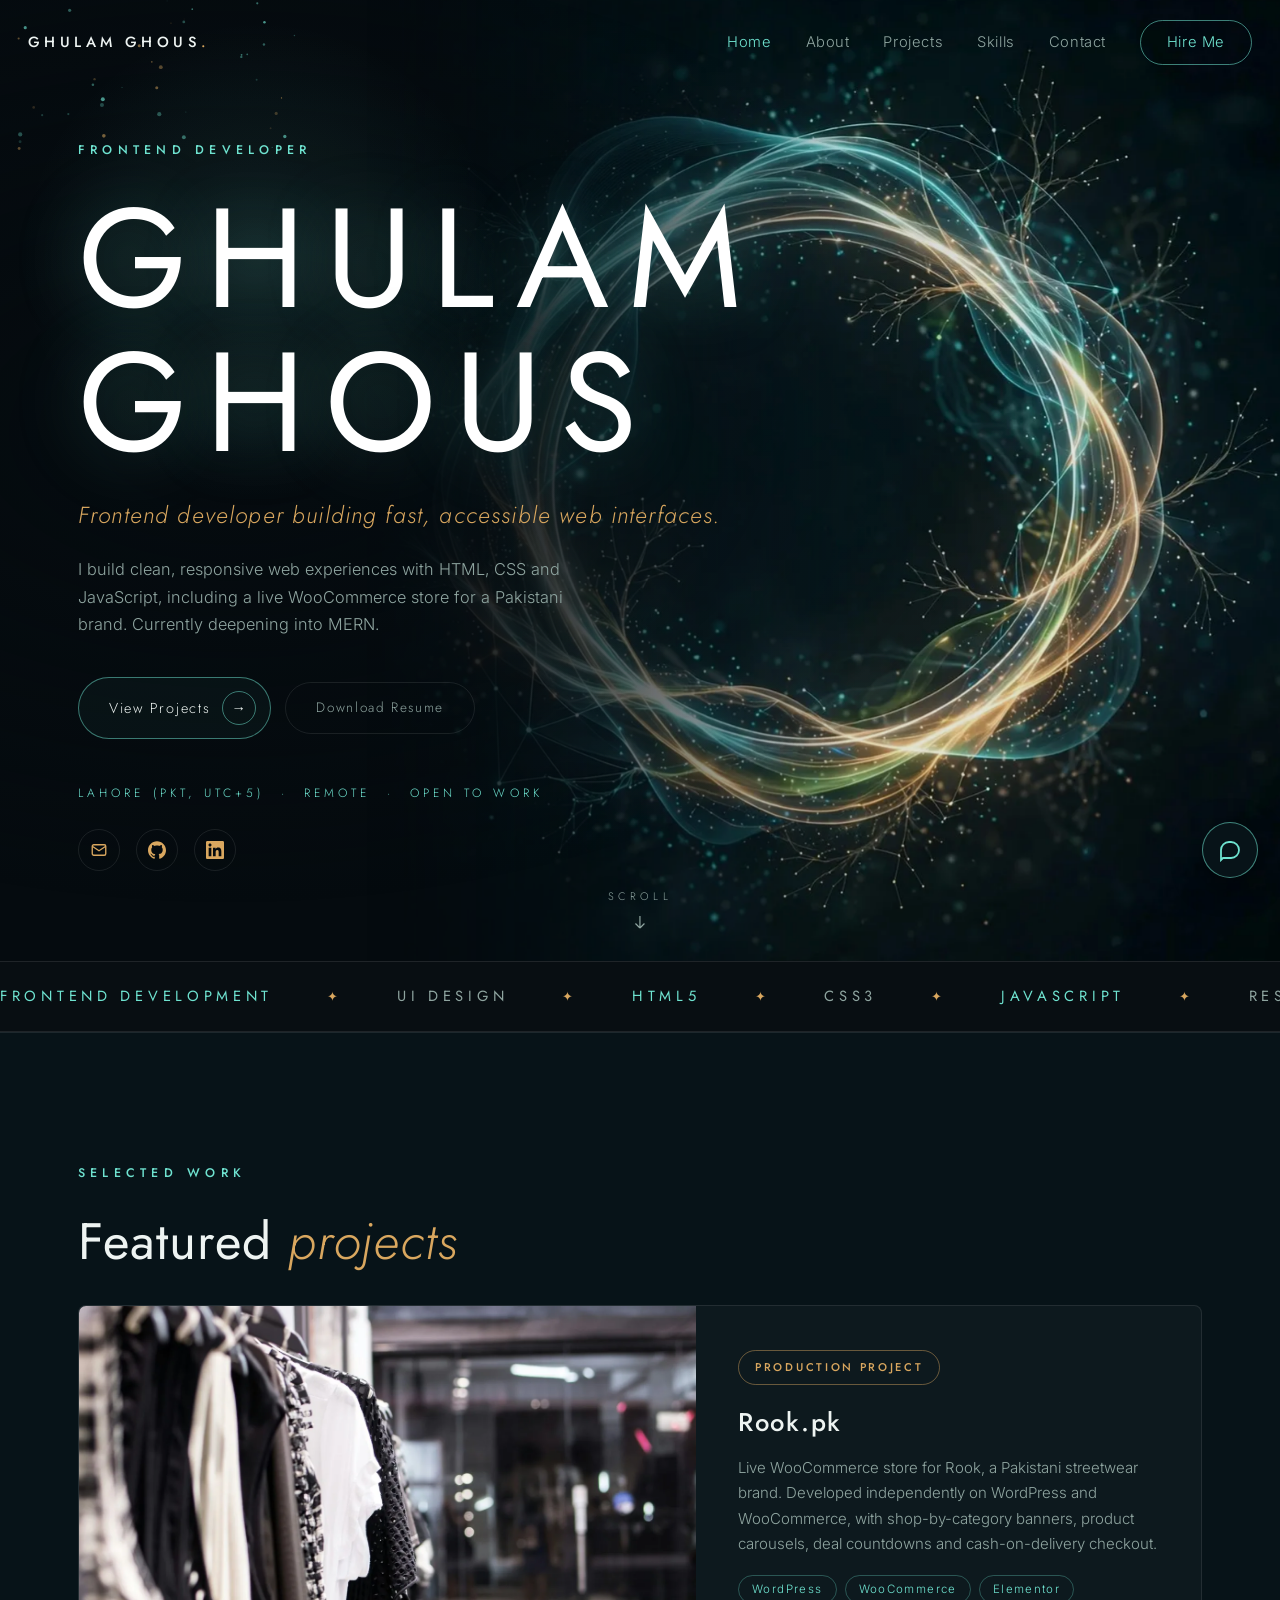
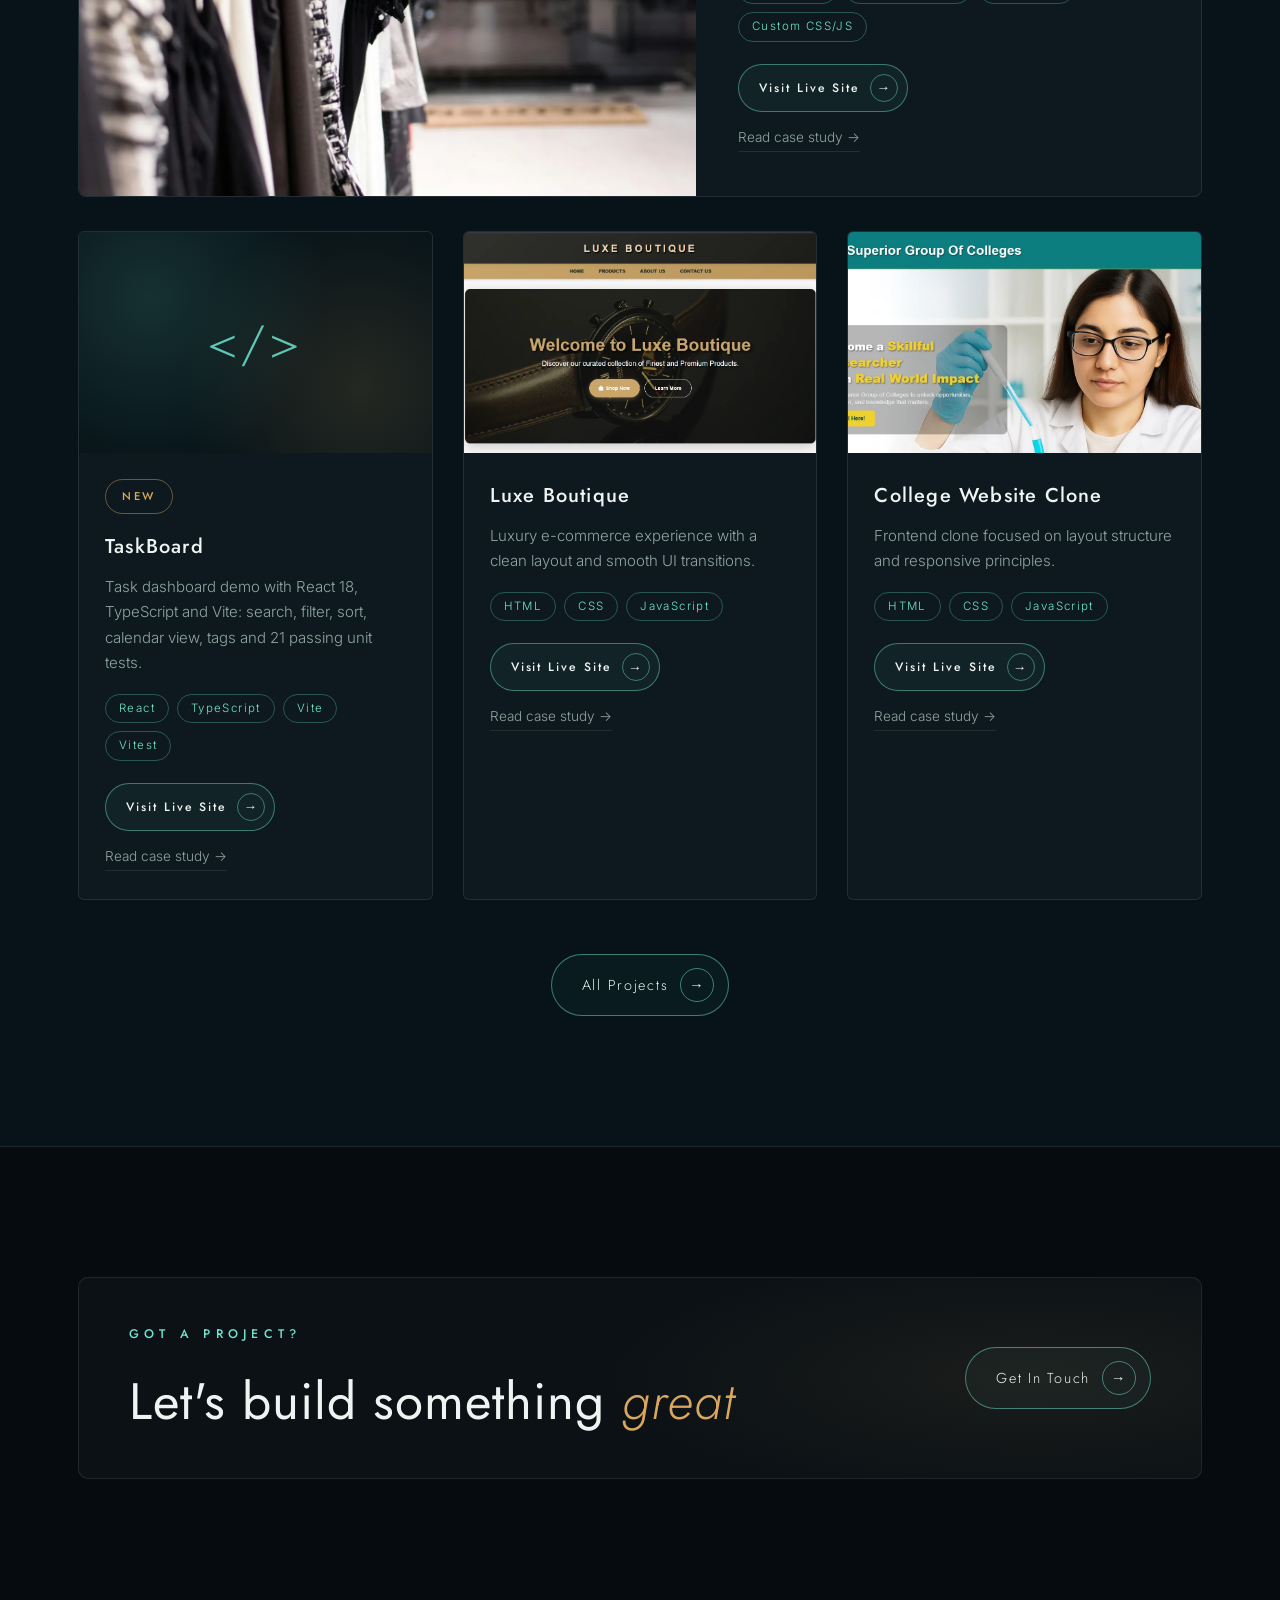
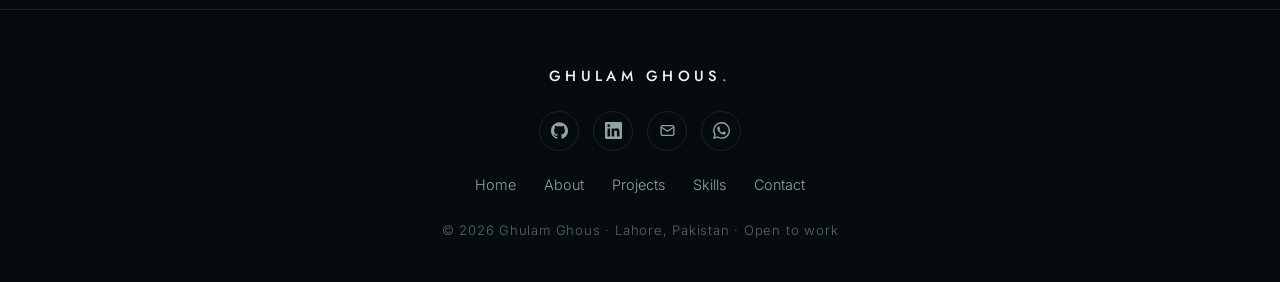
==== commit 0a81a955: "Wire TaskBoard live demo URL (ghous-taskboard.netlify.app)" ====
--- a/index.html
+++ b/index.html
@@ -150,6 +150,7 @@
             <p>Task dashboard demo with React 18, TypeScript and Vite: search, filter, sort, calendar view, tags and 21 passing unit tests.</p>
             <ul class="tags"><li>React</li><li>TypeScript</li><li>Vite</li><li>Vitest</li></ul>
             <div class="project-actions">
+              <a class="project-link" href="https://ghous-taskboard.netlify.app/" target="_blank" rel="noopener">Visit Live Site <span>→</span></a>
               <a class="case-link" href="projects/taskboard.html">Read case study →</a>
             </div>
           </div>
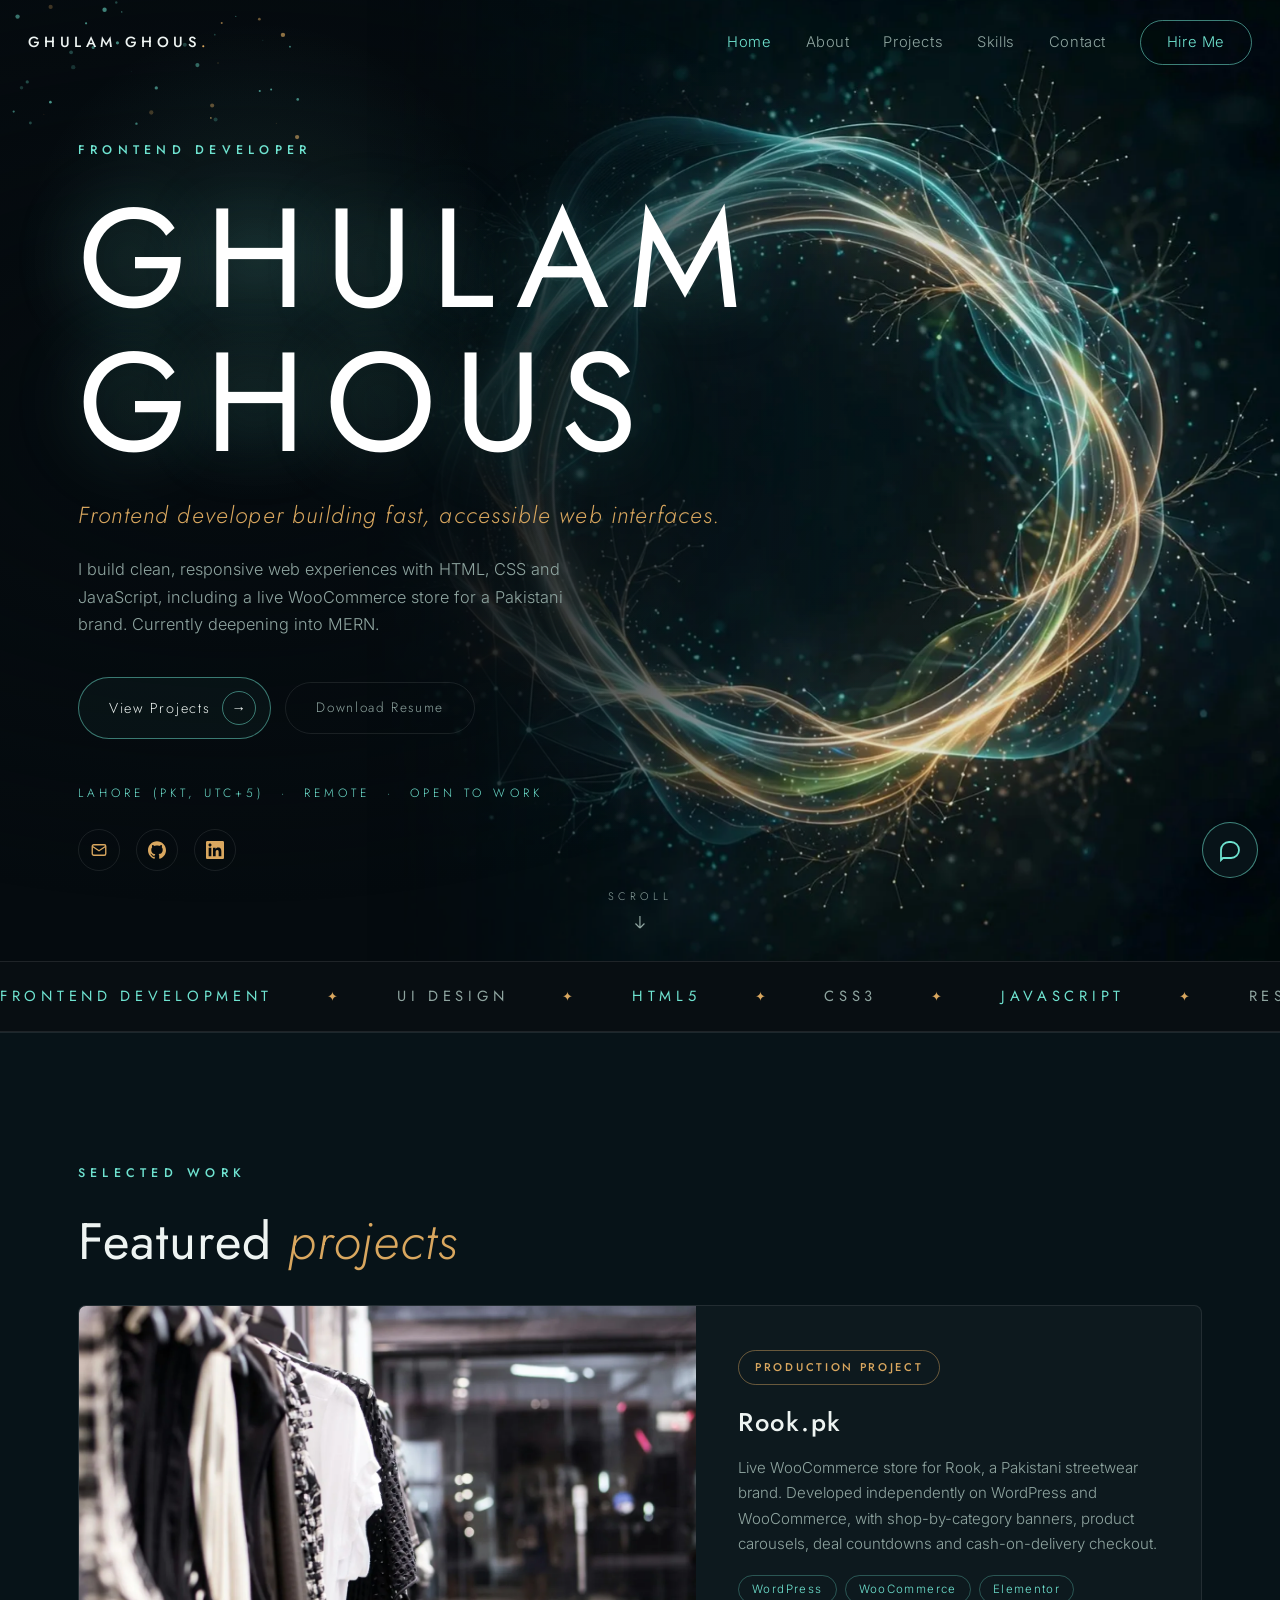
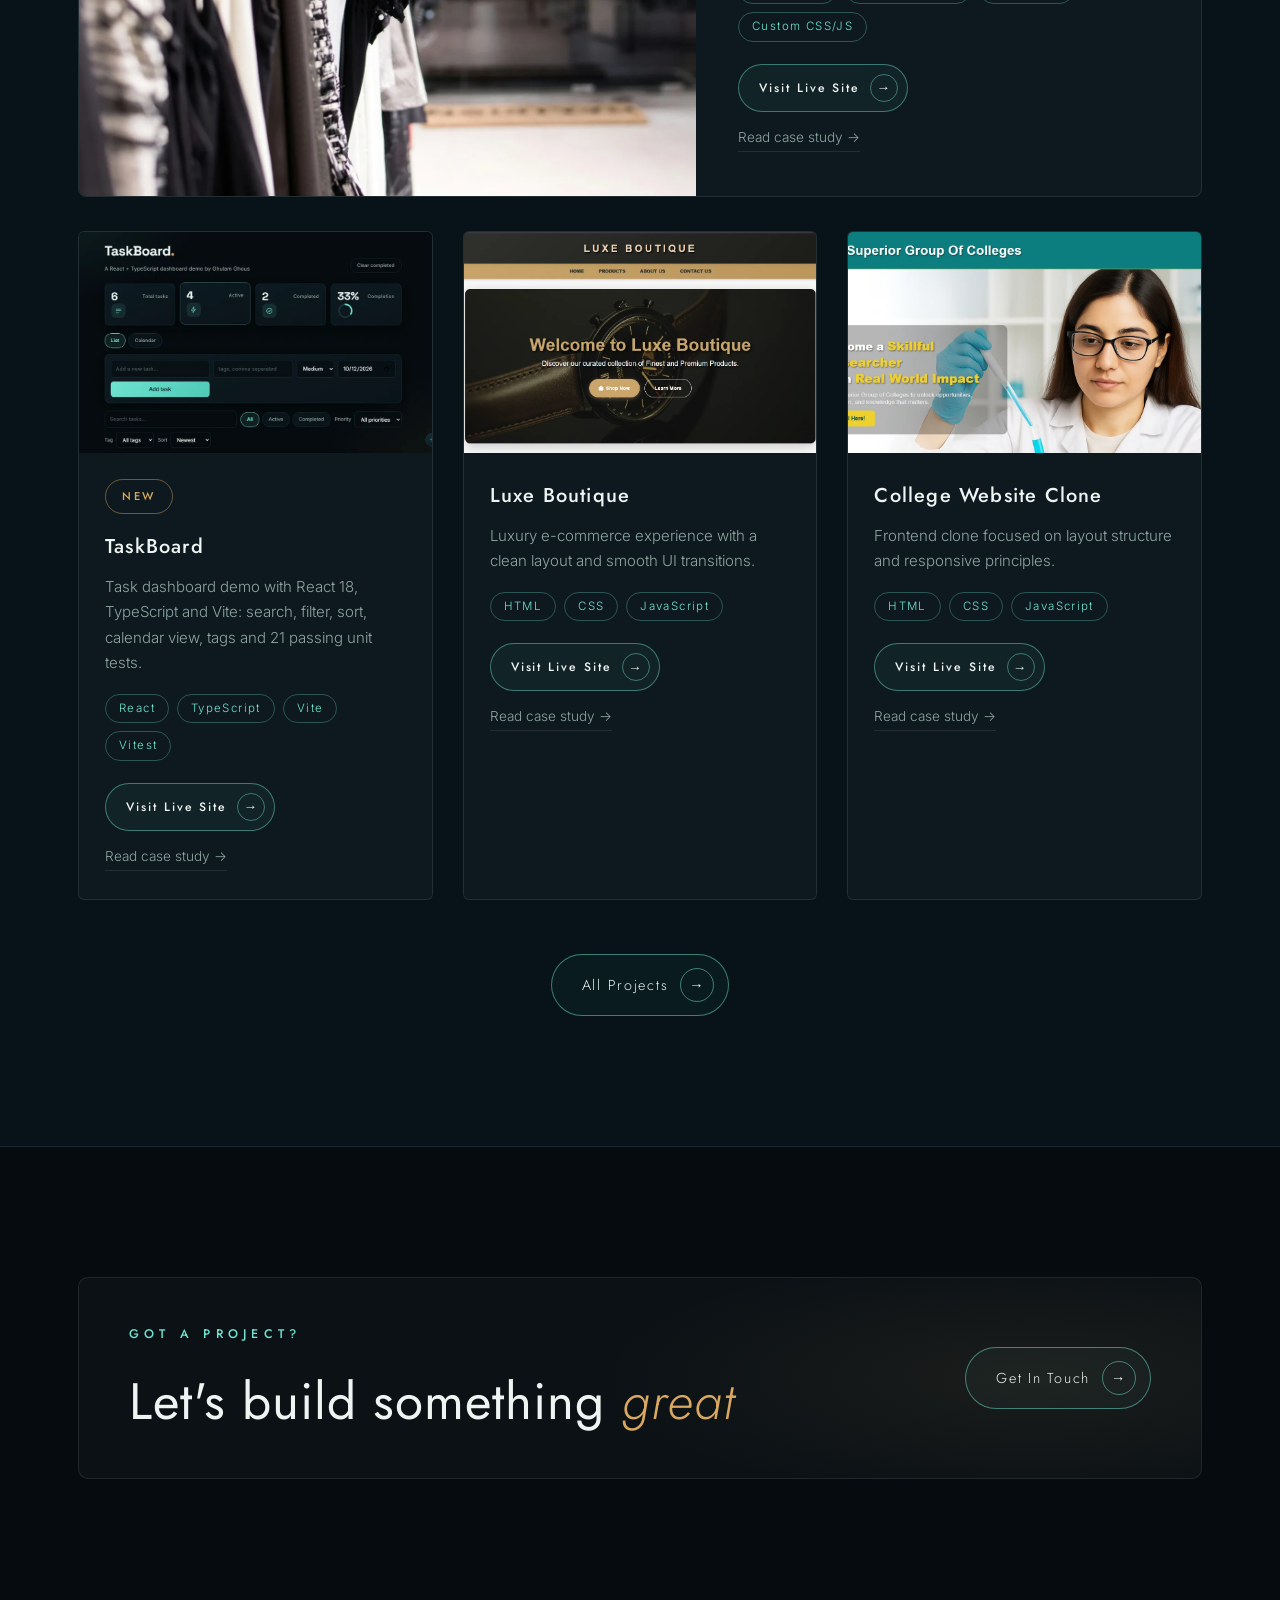
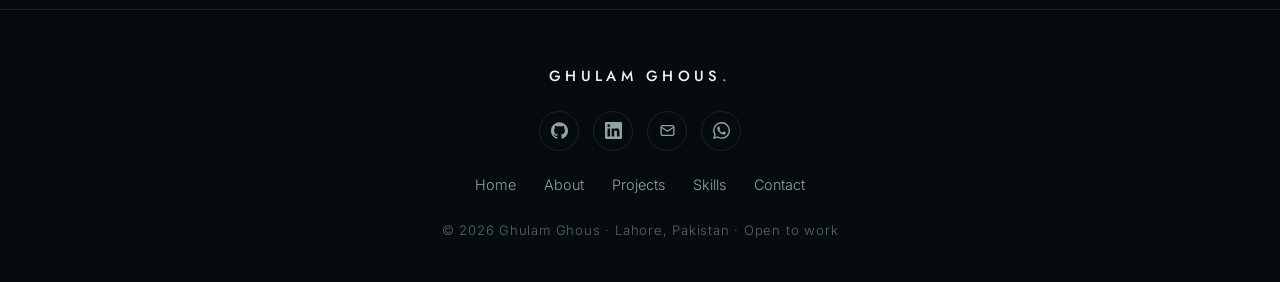
==== commit bf5585d5: "TaskBoard card: real app screenshot instead of placeholder" ====
--- a/index.html
+++ b/index.html
@@ -143,7 +143,9 @@
       </article>
       <div class="projects-grid">
         <article class="project-card reveal">
-          <div class="project-media project-media--code" aria-hidden="true"><span>&lt;/&gt;</span></div>
+          <div class="project-media">
+            <img width="1280" height="581" src="images/taskboard.webp" alt="TaskBoard task dashboard app" loading="lazy" />
+          </div>
           <div class="project-body">
             <span class="project-badge">NEW</span>
             <h3>TaskBoard</h3>
--- a/style.css
+++ b/style.css
@@ -188,17 +188,6 @@
 .project-media { position: relative; aspect-ratio: 16/10; overflow: hidden; }
 .project-media img { width: 100%; height: 100%; object-fit: cover; transition: transform 0.6s; }
 .project-card:hover .project-media img { transform: scale(1.06); }
-.project-media--code {
-  display: grid; place-items: center;
-  background:
-    radial-gradient(circle at 20% 30%, rgba(111, 227, 208, 0.14), transparent 55%),
-    radial-gradient(circle at 80% 70%, rgba(217, 167, 95, 0.14), transparent 55%),
-    #071318;
-}
-.project-media--code span {
-  font-family: var(--font-display); font-size: 3rem; color: var(--teal);
-  opacity: 0.85; letter-spacing: 0.08em;
-}
 .project-featured:hover .project-media img { transform: scale(1.04); }
 .project-actions { display: flex; flex-direction: column; align-items: flex-start; gap: 14px; margin-top: 22px; }
 .project-link {
@@ -454,7 +443,10 @@
 .contact-form select {
   background: var(--surface); border: 1px solid var(--line); border-radius: 6px;
   color: var(--ink); padding: 14px 16px; font-family: var(--font-body); font-size: 0.95rem;
-  width: 100%; appearance: none;
+  width: 100%; appearance: none; color-scheme: dark;
+}
+.contact-form select option {
+  background-color: var(--surface); color: var(--ink);
 }
 .contact-form select:focus { outline: none; border-color: var(--teal); }
 
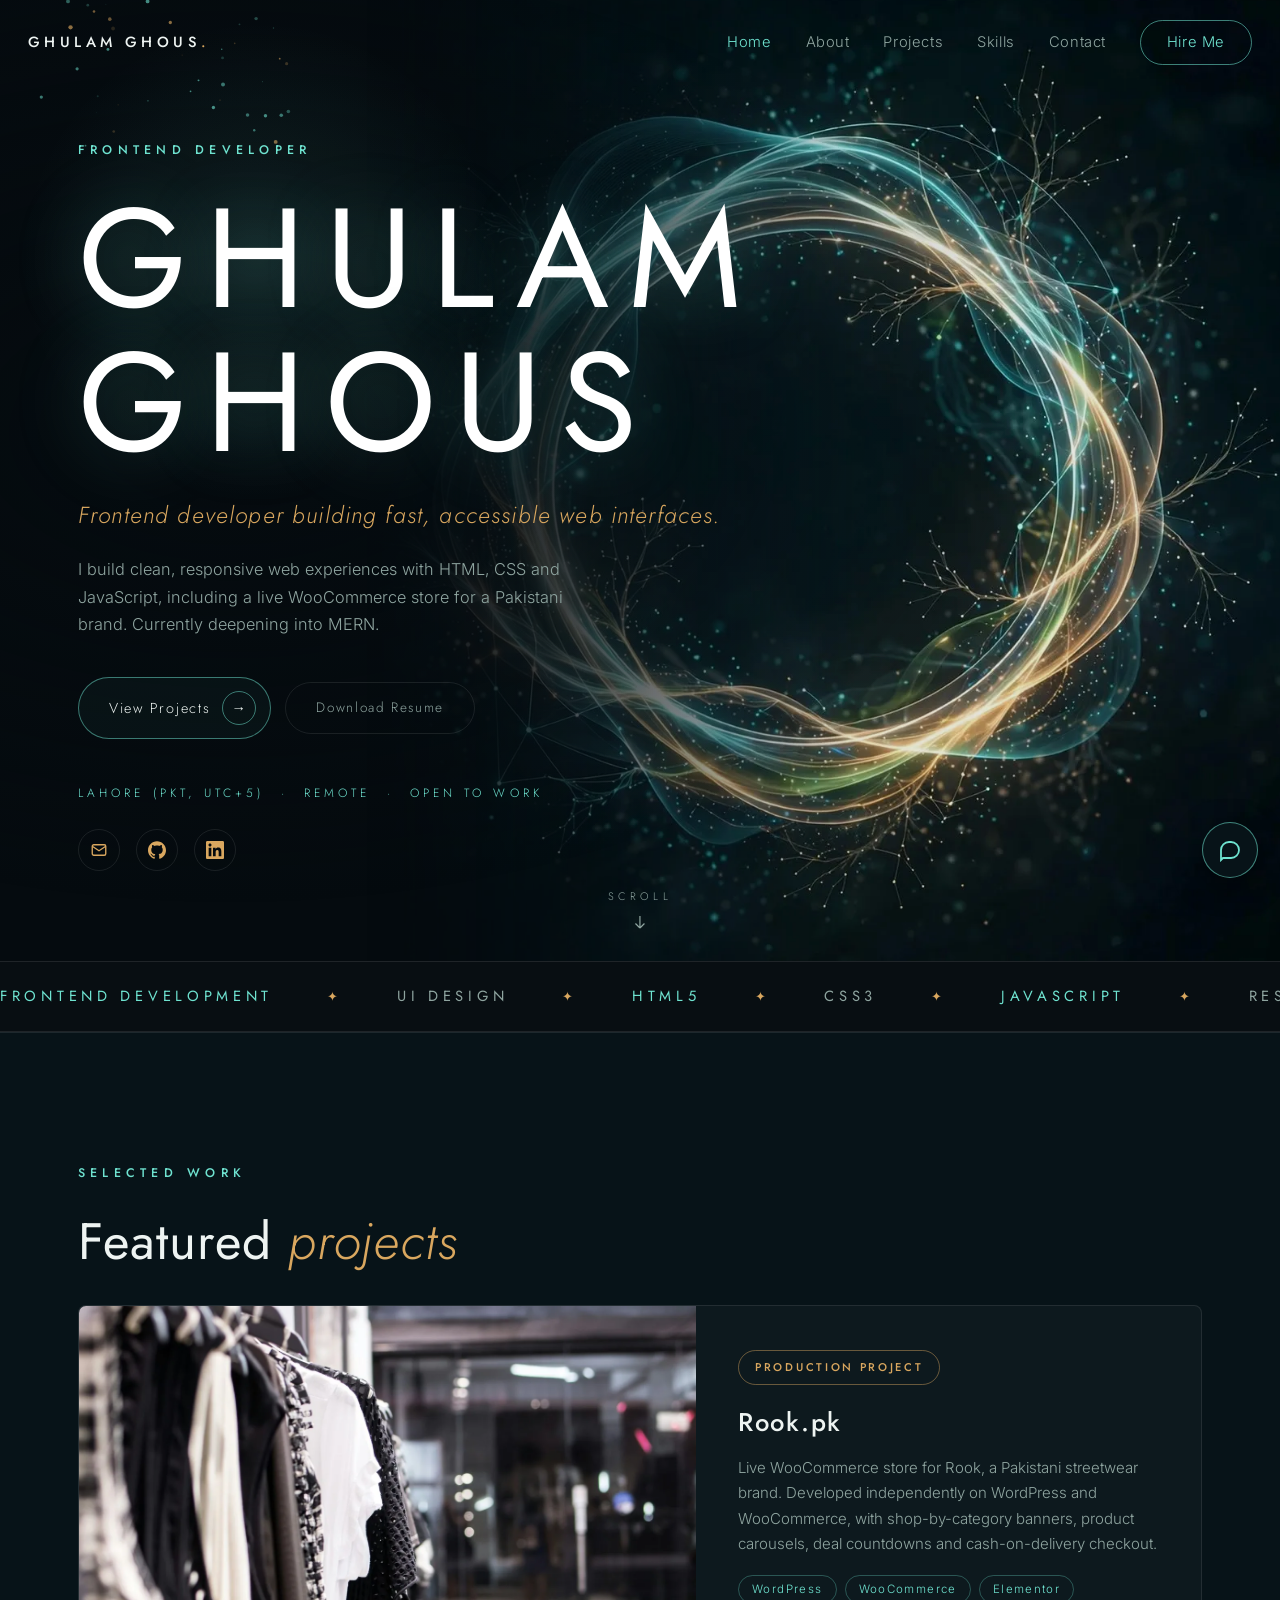
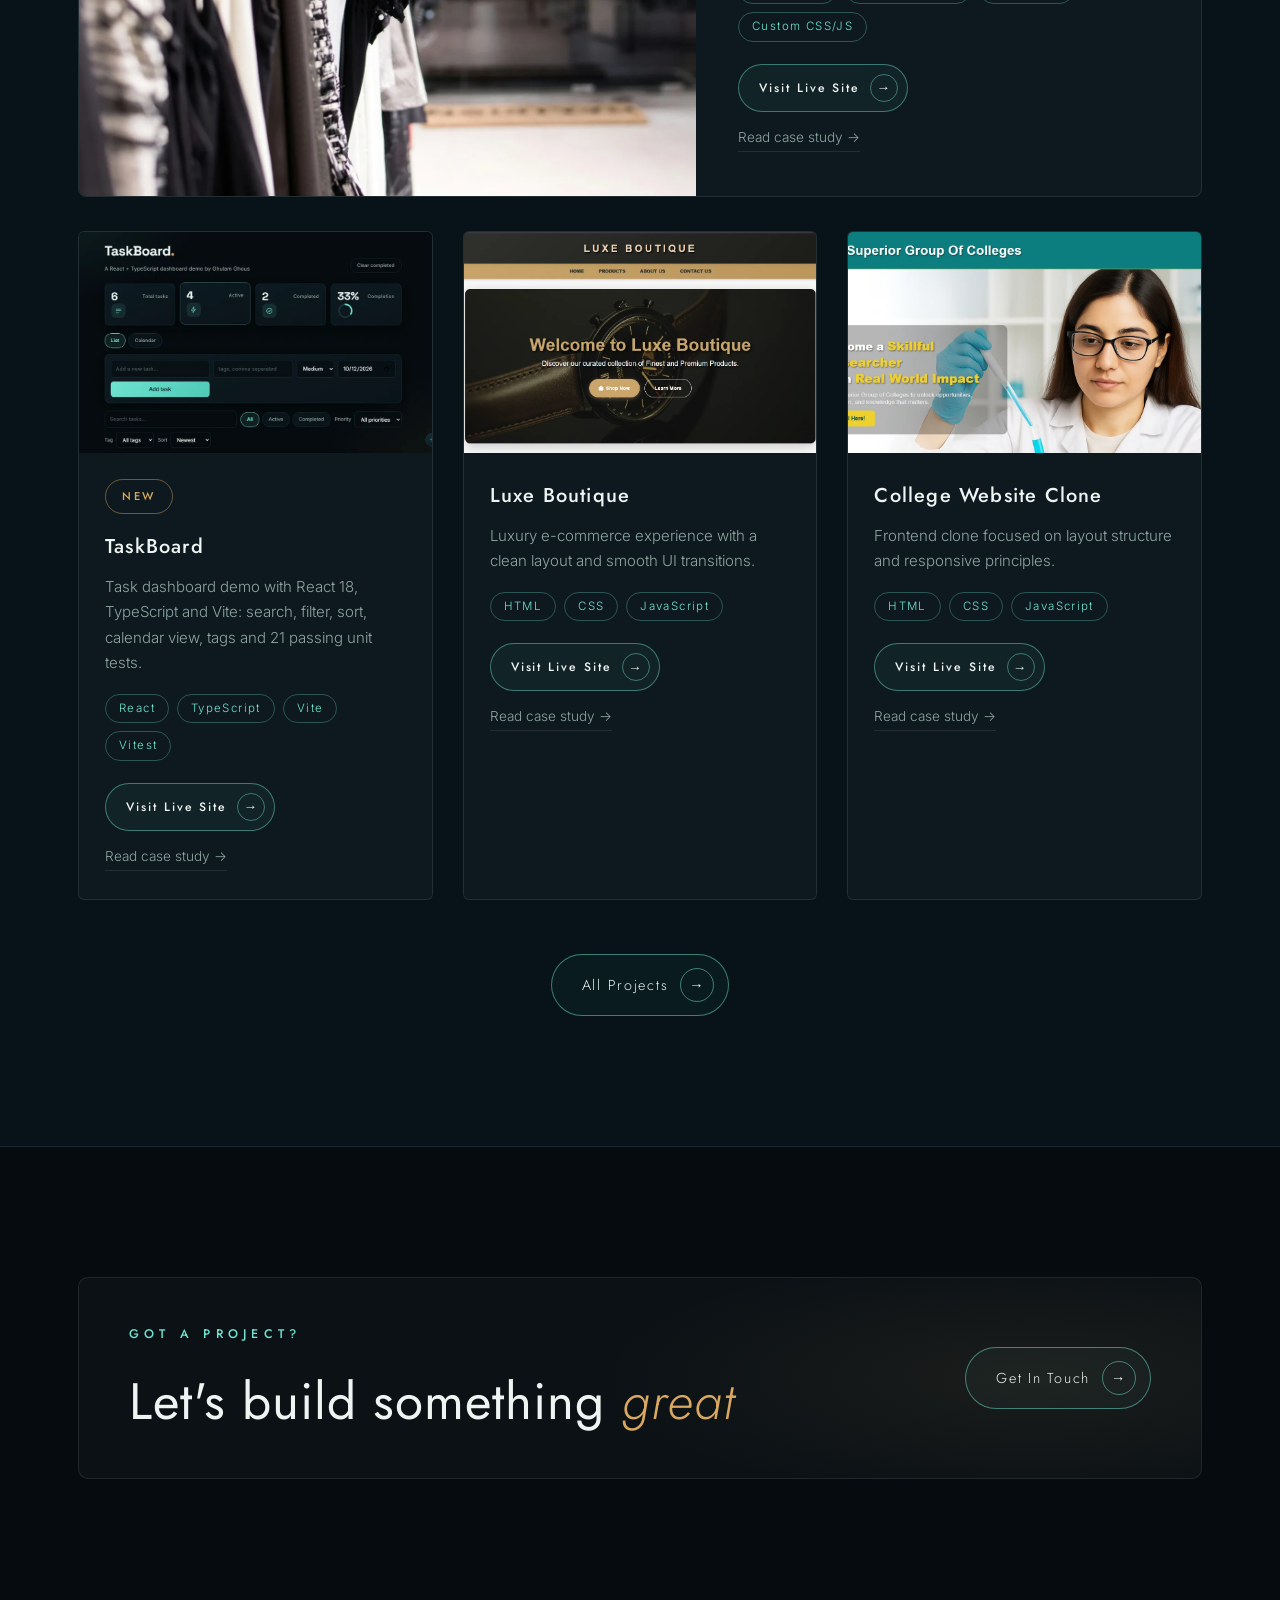
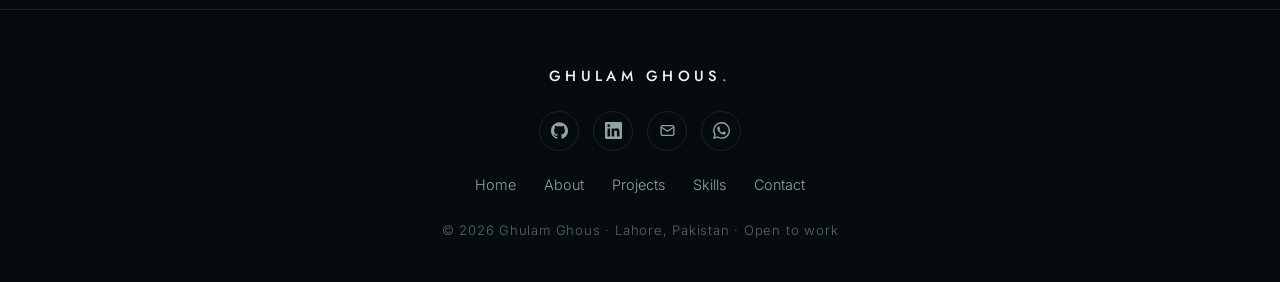
==== commit e74fceb7: "Cache-bust CSS/JS with v27 query string" ====
--- a/index.html
+++ b/index.html
@@ -23,7 +23,7 @@
   <link rel="preconnect" href="https://fonts.googleapis.com" />
   <link rel="preconnect" href="https://fonts.gstatic.com" crossorigin />
   <link href="https://fonts.googleapis.com/css2?family=Jost:wght@300;400;500;600&family=Inter:wght@300;400;500;600&display=swap" rel="stylesheet" />
-  <link rel="stylesheet" href="style.css" />
+  <link rel="stylesheet" href="style.css?v=27" />
   <script type="application/ld+json">
 [
   {
@@ -221,6 +221,6 @@
   </footer>
 
   <script src="script.js"></script>
-  <script src="chat-widget.js"></script>
+  <script src="chat-widget.js?v=27"></script>
 </body>
 </html>
--- a/style.css
+++ b/style.css
@@ -174,7 +174,7 @@
   pointer-events: none;
 }
 .about-photo img {
-  width: min(320px, 72vw); aspect-ratio: 3/4; object-fit: cover; border-radius: 4px;
+  width: min(230px, 60vw); aspect-ratio: 1/1; object-fit: cover; border-radius: 4px;
   filter: saturate(0.85) contrast(1.03);
 }
 
@@ -436,18 +436,33 @@
   font-family: var(--font-body); font-size: 0.95rem;
 }
 .contact-form textarea { grid-column: 1 / -1; min-height: 140px; resize: vertical; }
-.contact-form select { grid-column: 1 / -1; }
+.custom-select { grid-column: 1 / -1; position: relative; }
 @media (max-width: 560px) { .contact-form { grid-template-columns: 1fr; } }
 
 /* ============ PHASE 5: FORM SELECT ============ */
-.contact-form select {
+.cs-button {
+  width: 100%; display: flex; align-items: center; justify-content: space-between; gap: 12px;
   background: var(--surface); border: 1px solid var(--line); border-radius: 6px;
   color: var(--ink); padding: 14px 16px; font-family: var(--font-body); font-size: 0.95rem;
-  width: 100%; appearance: none; color-scheme: dark;
-}
-.contact-form select option {
-  background-color: var(--surface); color: var(--ink);
-}
+  cursor: pointer; transition: border-color 0.25s;
+}
+.cs-button:hover, .cs-button[aria-expanded="true"] { border-color: var(--teal); }
+.cs-button:focus-visible { outline: 2px solid var(--teal); outline-offset: 2px; }
+.cs-chevron { width: 18px; height: 18px; color: var(--muted); transition: transform 0.25s; flex-shrink: 0; }
+.cs-button[aria-expanded="true"] .cs-chevron { transform: rotate(180deg); }
+.cs-list {
+  position: absolute; top: calc(100% + 8px); left: 0; right: 0; z-index: 50;
+  list-style: none; margin: 0; padding: 8px;
+  background: #0c171d; border: 1px solid var(--line); border-radius: 10px;
+  box-shadow: 0 18px 50px rgba(0, 0, 0, 0.55);
+}
+.cs-list[hidden] { display: none; }
+.cs-list li {
+  padding: 12px 14px; border-radius: 7px; cursor: pointer;
+  font-size: 0.93rem; color: var(--ink); transition: background 0.15s;
+}
+.cs-list li:hover, .cs-list li.highlight { background: rgba(111, 227, 208, 0.1); }
+.cs-list li.selected { color: var(--teal); }
 .contact-form select:focus { outline: none; border-color: var(--teal); }
 
 /* ============ PHASE 7: A11Y ============ */
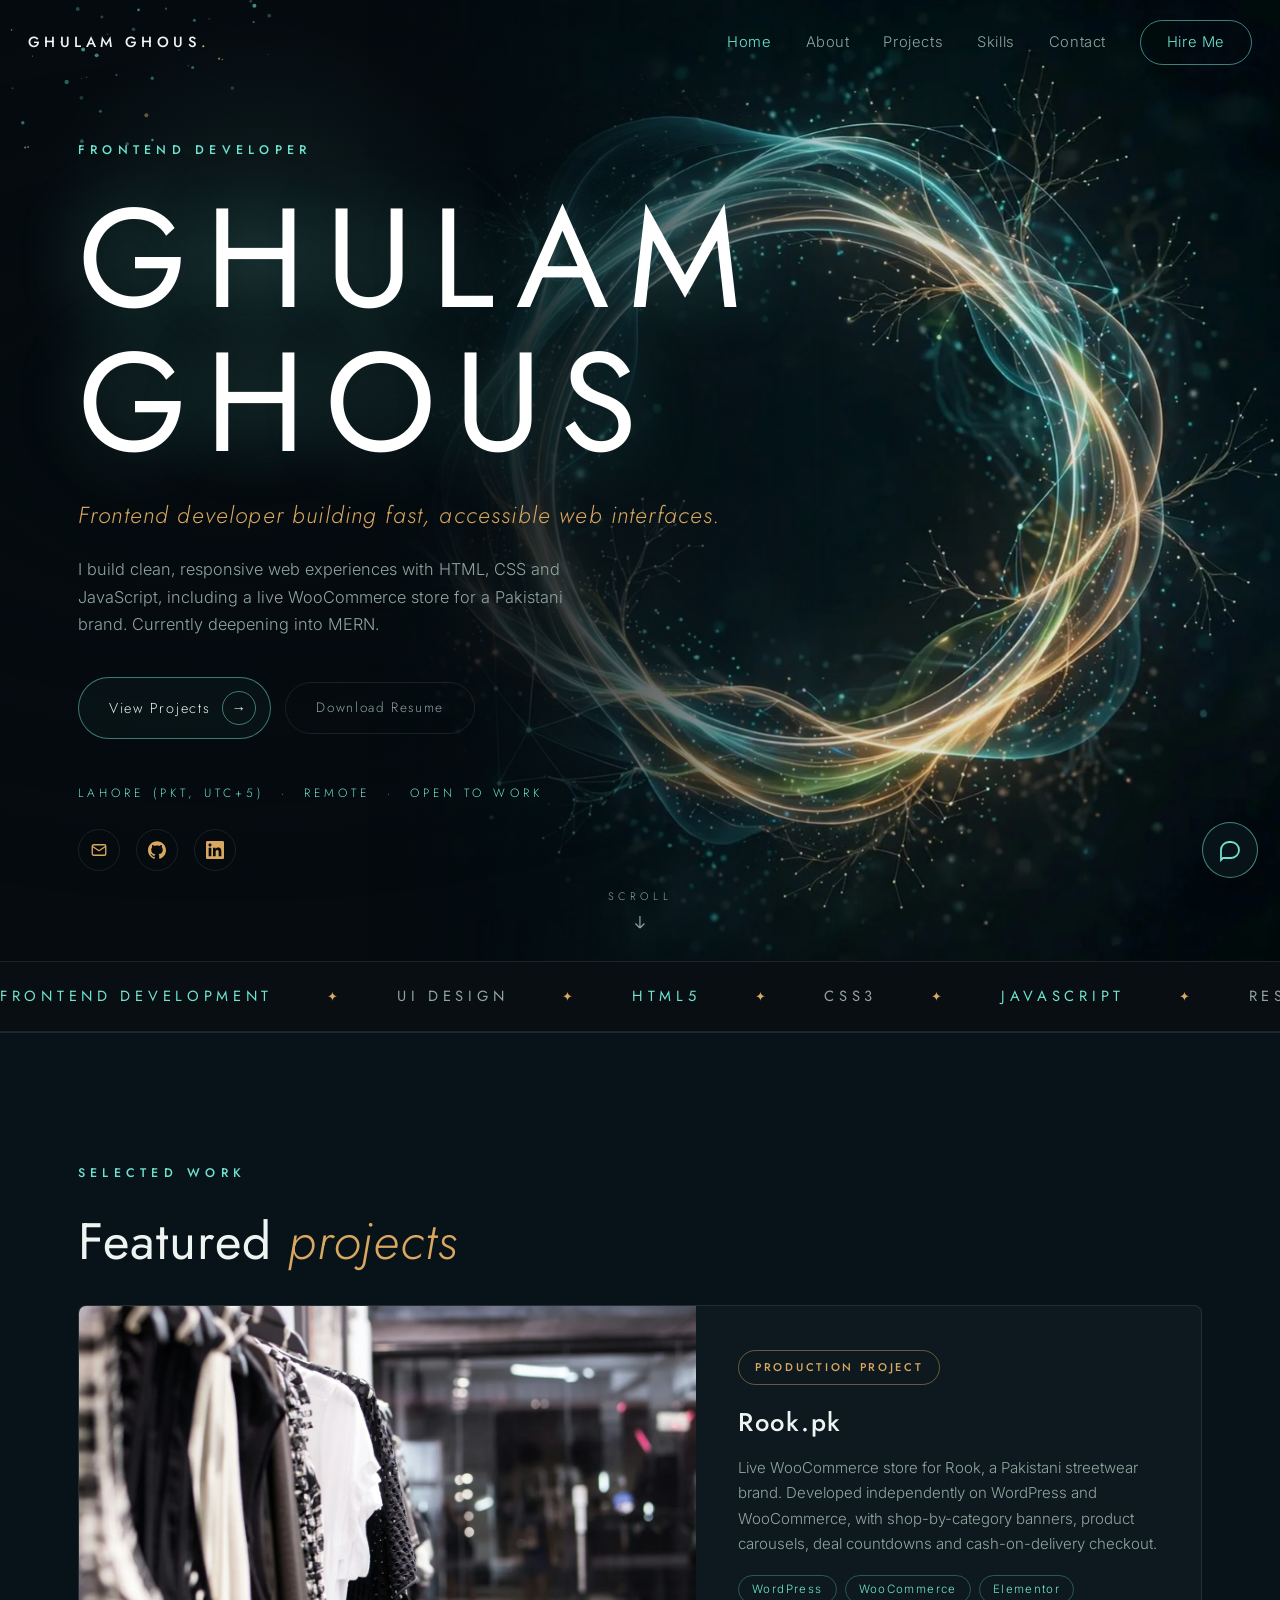
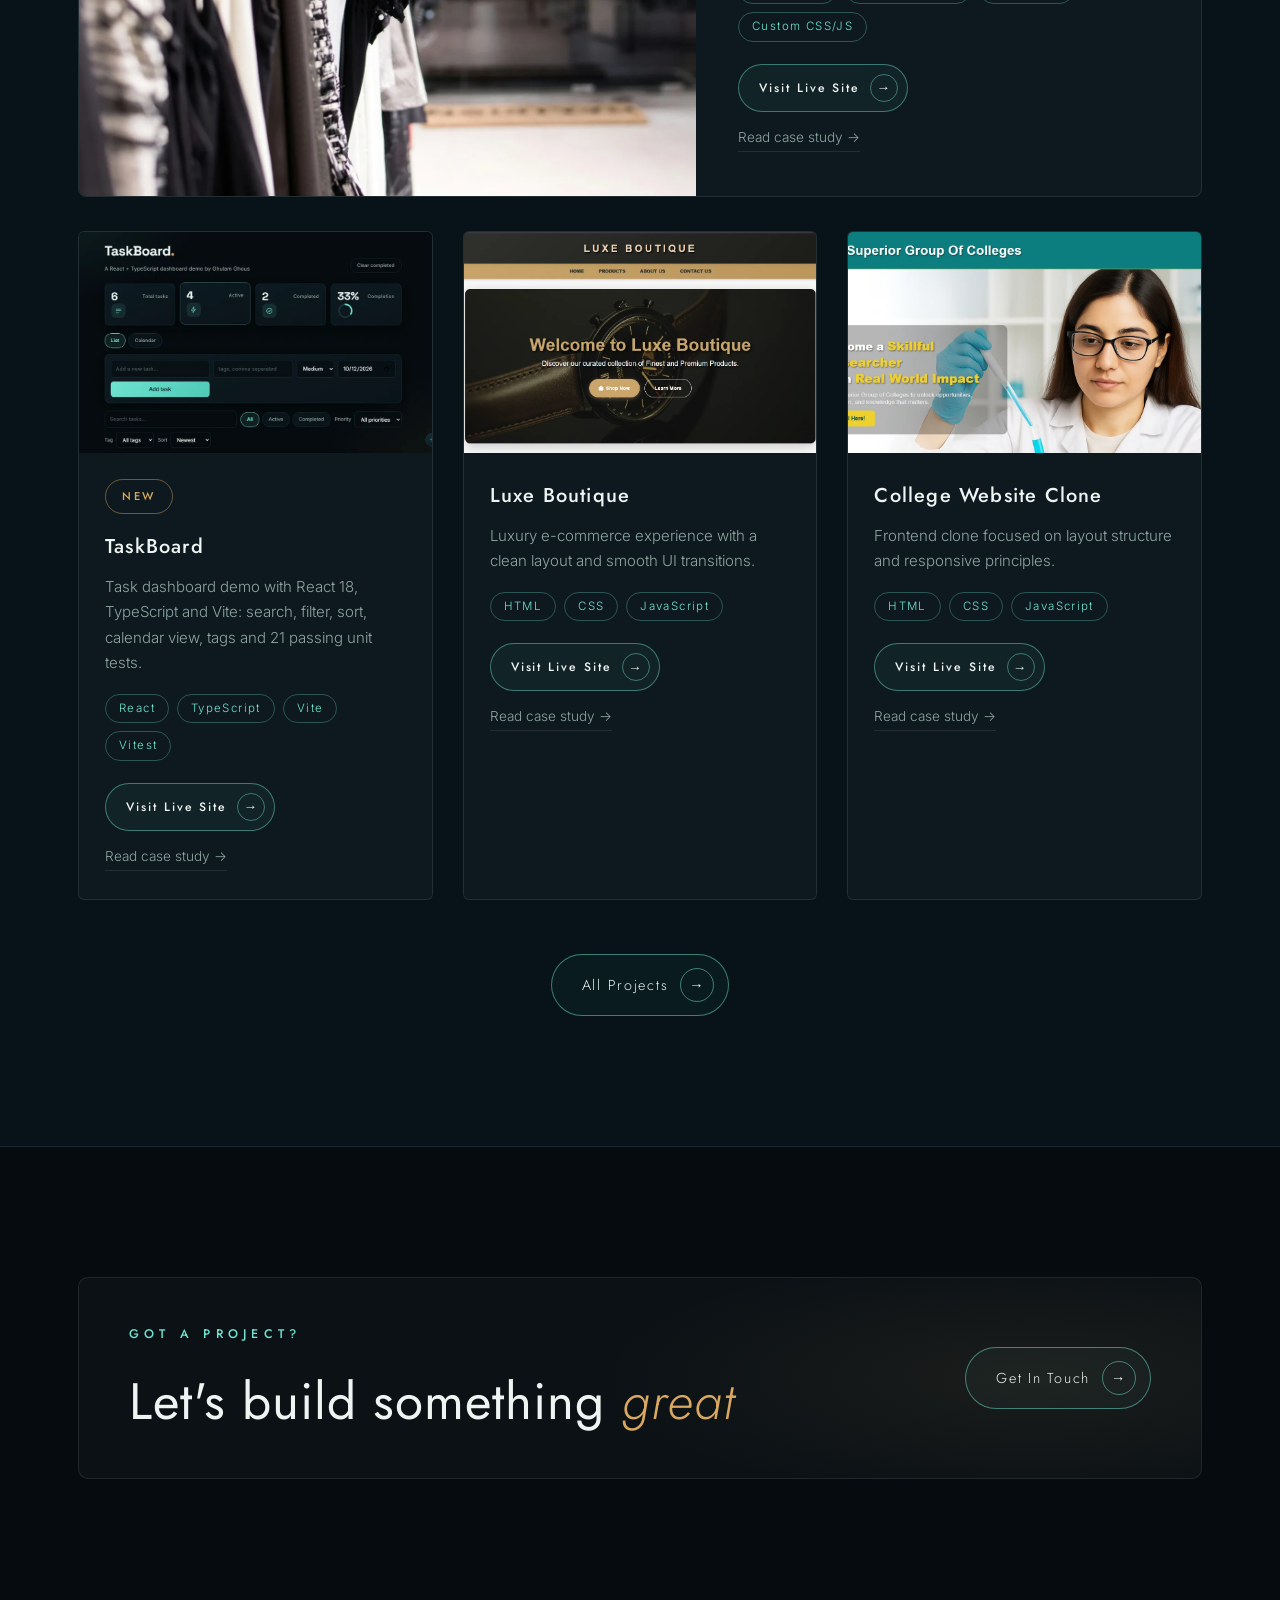
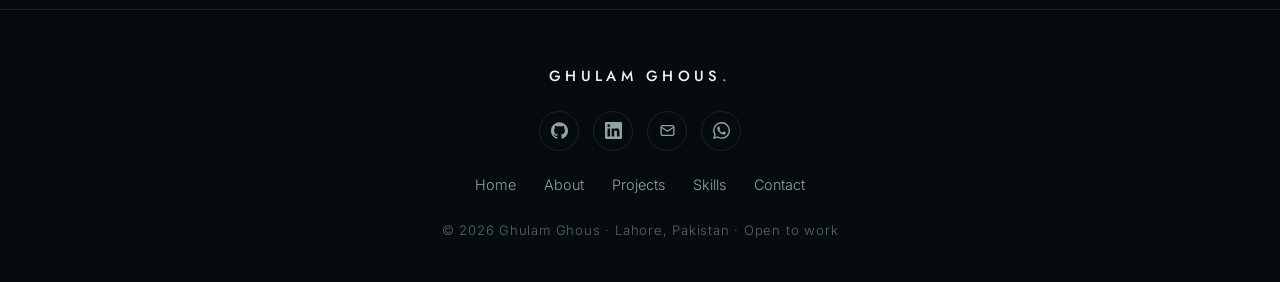
==== commit b853936a: "About photo: explicit square dimensions instead of aspect-ratio" ====
--- a/index.html
+++ b/index.html
@@ -23,7 +23,7 @@
   <link rel="preconnect" href="https://fonts.googleapis.com" />
   <link rel="preconnect" href="https://fonts.gstatic.com" crossorigin />
   <link href="https://fonts.googleapis.com/css2?family=Jost:wght@300;400;500;600&family=Inter:wght@300;400;500;600&display=swap" rel="stylesheet" />
-  <link rel="stylesheet" href="style.css?v=27" />
+  <link rel="stylesheet" href="style.css?v=29" />
   <script type="application/ld+json">
 [
   {
@@ -221,6 +221,6 @@
   </footer>
 
   <script src="script.js"></script>
-  <script src="chat-widget.js?v=27"></script>
+  <script src="chat-widget.js?v=29"></script>
 </body>
 </html>
--- a/style.css
+++ b/style.css
@@ -174,8 +174,8 @@
   pointer-events: none;
 }
 .about-photo img {
-  width: min(230px, 60vw); aspect-ratio: 1/1; object-fit: cover; border-radius: 4px;
-  filter: saturate(0.85) contrast(1.03);
+  width: min(230px, 60vw); height: min(230px, 60vw); object-fit: cover; border-radius: 4px;
+  filter: saturate(0.85) contrast(1.03); display: block;
 }
 
 /* ============ PROJECTS ============ */
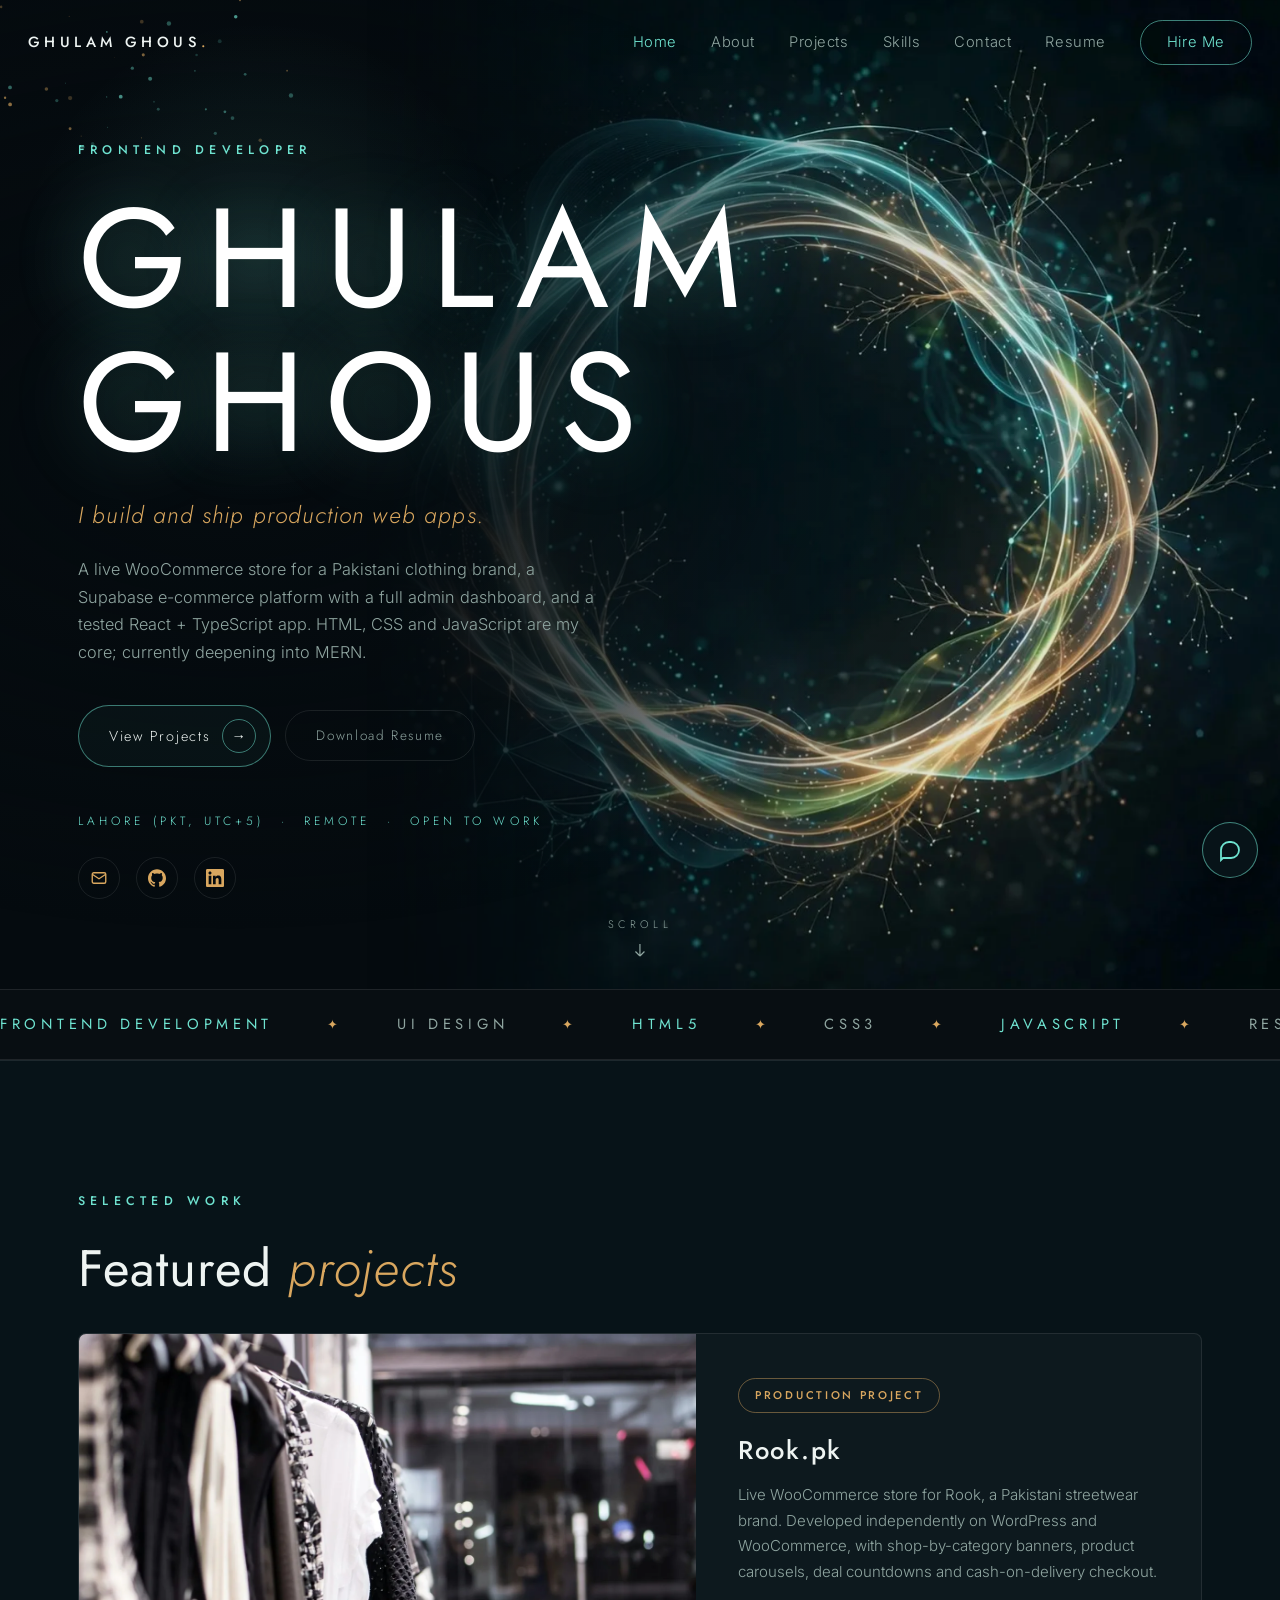
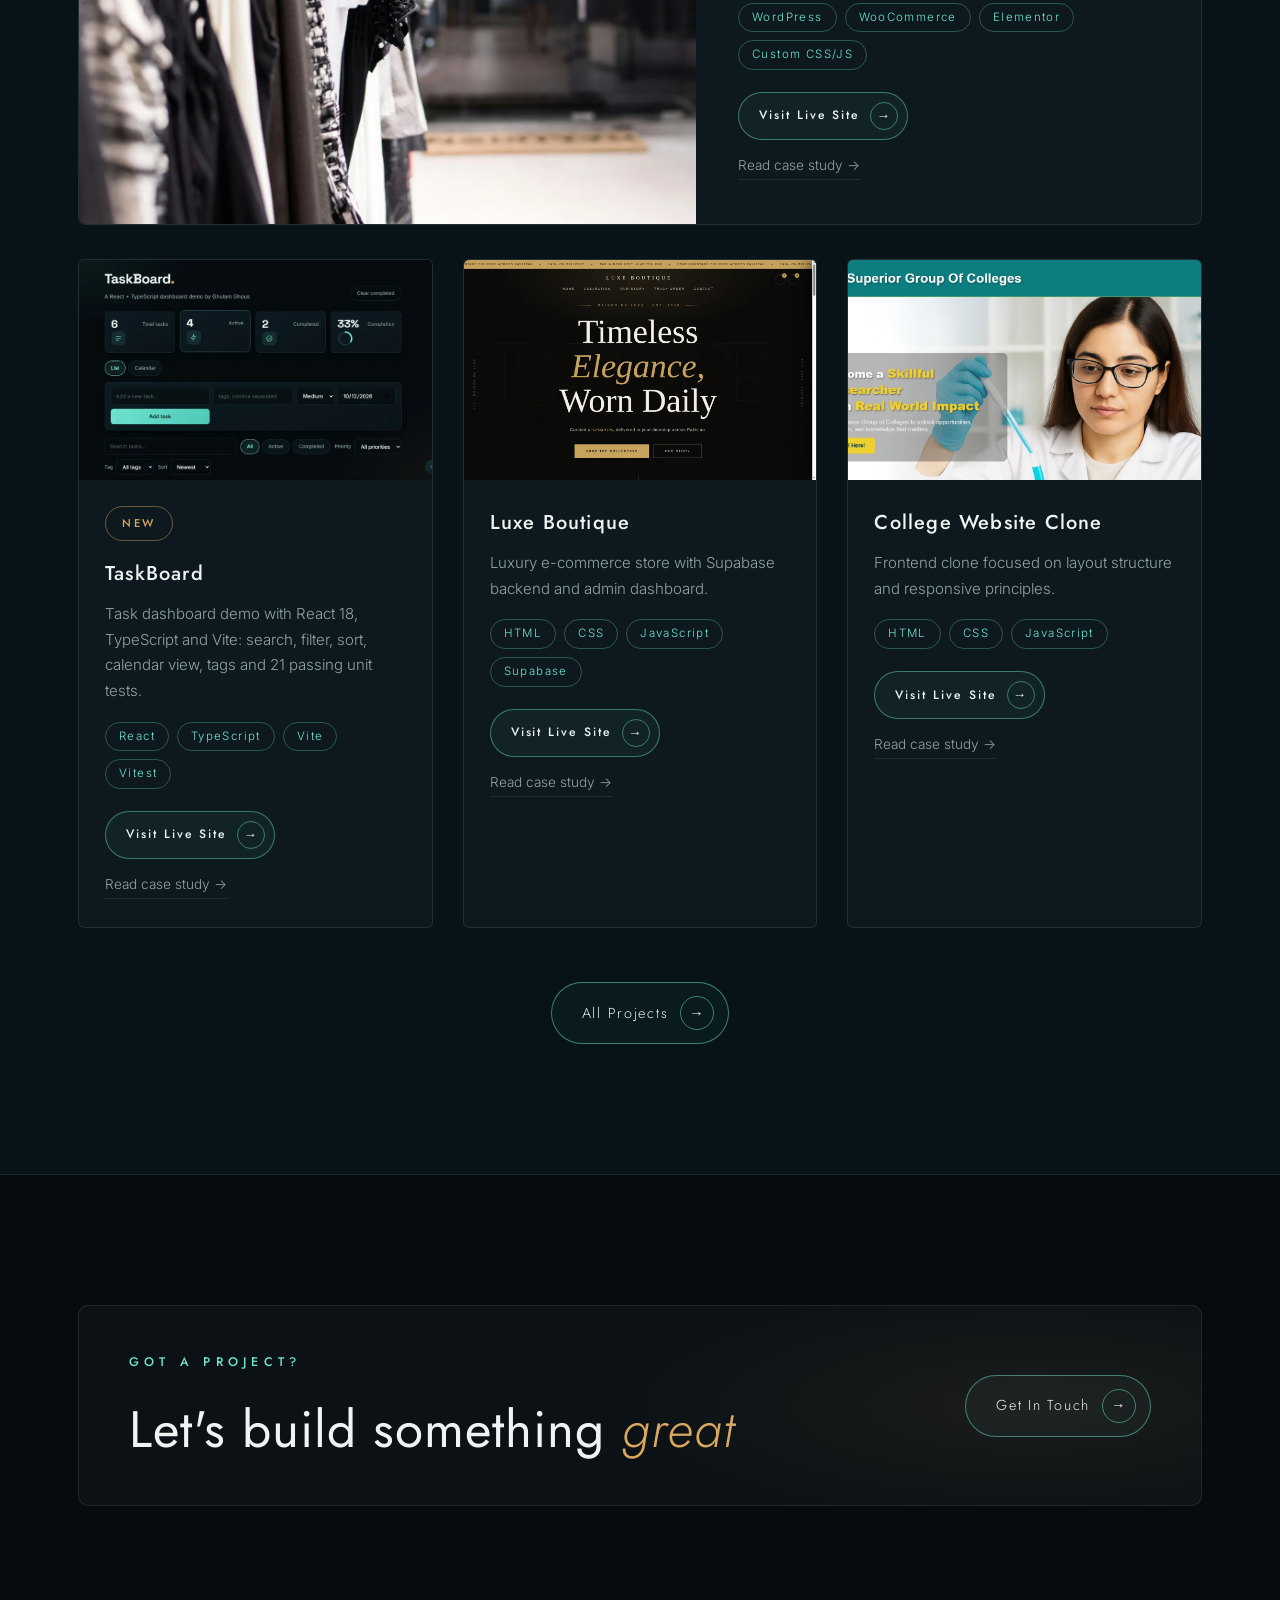
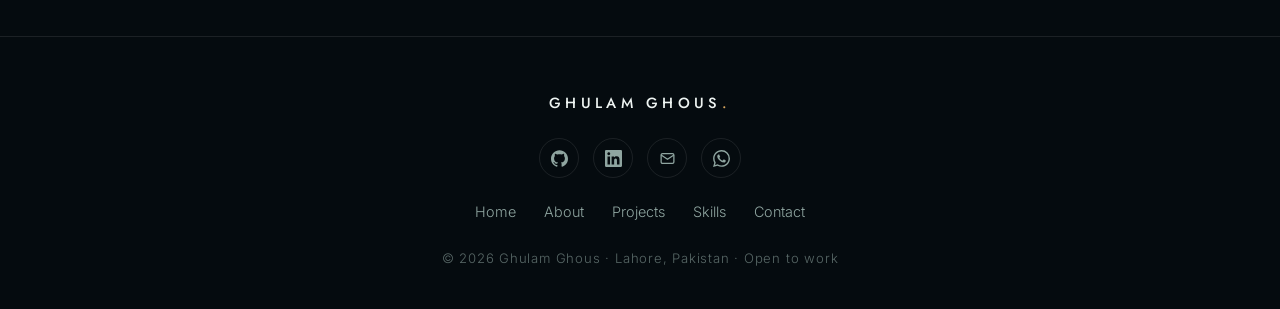
==== commit c8976037: "Portfolio: Neuravis redesign with case studies and AI chatbot" ====
--- a/index.html
+++ b/index.html
@@ -23,7 +23,7 @@
   <link rel="preconnect" href="https://fonts.googleapis.com" />
   <link rel="preconnect" href="https://fonts.gstatic.com" crossorigin />
   <link href="https://fonts.googleapis.com/css2?family=Jost:wght@300;400;500;600&family=Inter:wght@300;400;500;600&display=swap" rel="stylesheet" />
-  <link rel="stylesheet" href="style.css?v=29" />
+  <link rel="stylesheet" href="style.css?v=30" />
   <script type="application/ld+json">
 [
   {
@@ -50,6 +50,7 @@
   }
 ]
   </script>
+<noscript><style>.reveal{opacity:1!important;transform:none!important}</style></noscript>
 </head>
 <body>
   <a class="skip-link" href="#main">Skip to content</a>
@@ -65,6 +66,7 @@
         <a href="projects.html">Projects</a>
         <a href="skills.html">Skills</a>
         <a href="contact.html">Contact</a>
+        <a href="Ghulam-Ghous-Resume.pdf" target="_blank" rel="noopener">Resume</a>
         <a href="contact.html" class="btn-hire">Hire Me</a>
       </nav>
       <button class="nav-toggle" id="navToggle" aria-label="Menu"><span></span><span></span><span></span></button>
@@ -88,11 +90,12 @@
     <div class="hero-inner">
       <p class="kicker reveal">FRONTEND DEVELOPER</p>
       <h1 class="hero-title reveal">GHULAM<br />GHOUS</h1>
-      <p class="hero-gold reveal">Frontend developer building fast, accessible web interfaces.</p>
+      <p class="hero-gold reveal">I build and ship production web apps.</p>
       <p class="hero-desc reveal">
-        I build clean, responsive web experiences with HTML, CSS and JavaScript,
-        including a live WooCommerce store for a Pakistani brand.
-        Currently deepening into MERN.
+        A live WooCommerce store for a Pakistani clothing brand, a Supabase
+        e-commerce platform with a full admin dashboard, and a tested
+        React + TypeScript app. HTML, CSS and JavaScript are my core;
+        currently deepening into MERN.
       </p>
       <div class="hero-actions reveal">
         <a href="projects.html" class="btn-pill">View Projects <span class="arrow">→</span></a>
@@ -159,12 +162,12 @@
         </article>
         <article class="project-card reveal">
           <div class="project-media">
-            <img width="1349" height="644" src="images/luxe-boutique.webp" alt="Luxe Boutique website" loading="lazy" />
+            <img width="1344" height="840" src="images/luxe-boutique.webp" alt="Luxe Boutique website" loading="lazy" />
           </div>
           <div class="project-body">
             <h3>Luxe Boutique</h3>
-            <p>Luxury e-commerce experience with a clean layout and smooth UI transitions.</p>
-            <ul class="tags"><li>HTML</li><li>CSS</li><li>JavaScript</li></ul>
+            <p>Luxury e-commerce store with Supabase backend and admin dashboard.</p>
+            <ul class="tags"><li>HTML</li><li>CSS</li><li>JavaScript</li><li>Supabase</li></ul>
             <div class="project-actions">
               <a class="project-link" href="https://luxeboutiquee.netlify.app/" target="_blank" rel="noopener">Visit Live Site <span>→</span></a>
                 <a class="case-link" href="projects/luxe-boutique.html">Read case study →</a>
--- a/style.css
+++ b/style.css
@@ -174,7 +174,7 @@
   pointer-events: none;
 }
 .about-photo img {
-  width: min(230px, 60vw); height: min(230px, 60vw); object-fit: cover; border-radius: 4px;
+  width: min(260px, 65vw); height: auto; border-radius: 4px;
   filter: saturate(0.85) contrast(1.03); display: block;
 }
 
@@ -385,12 +385,15 @@
 .skill-card > p { color: var(--muted); font-size: 0.92rem; margin-bottom: 4px; }
 .skill-card .proof { font-size: 0.82rem; color: var(--teal); margin-top: 10px; margin-bottom: 0; }
 .skill-card .proof a { color: var(--teal); border-bottom: 1px solid rgba(111, 227, 208, 0.4); padding-bottom: 1px; }
-.skill-card.learning { border-style: dashed; border-color: rgba(217, 167, 95, 0.35); }
-.skill-card.learning:hover { border-color: rgba(217, 167, 95, 0.6); }
-
 /* ============ PHASE 2: CASE STUDIES ============ */
 .case-media { border-radius: 8px; overflow: hidden; margin-bottom: 40px; border: 1px solid var(--line); }
-.case-media img { width: 100%; display: block; }
+.case-media img { width: 100%; height: auto; display: block; }
+.snap-grid { display: grid; grid-template-columns: repeat(3, 1fr); gap: 18px; margin-bottom: 44px; }
+.snap-grid figure { margin: 0; border-radius: 8px; overflow: hidden; border: 1px solid var(--line); background: var(--surface); transition: transform .3s ease, border-color .3s ease; }
+.snap-grid figure:hover { transform: translateY(-4px); border-color: var(--gold); }
+.snap-grid img { width: 100%; height: auto; display: block; aspect-ratio: 16/10; object-fit: cover; object-position: top; }
+.snap-grid figcaption { padding: 12px 16px; font-size: 13px; letter-spacing: .08em; text-transform: uppercase; color: var(--muted); }
+@media (max-width: 760px) { .snap-grid { grid-template-columns: 1fr; } }
 .case-meta {
   display: grid; grid-template-columns: repeat(3, 1fr); gap: 20px;
   margin-bottom: 44px; padding: 26px; background: var(--surface);
@@ -405,10 +408,6 @@
 .case-body ul { color: var(--muted); line-height: 1.75; padding-left: 22px; margin-bottom: 14px; }
 .case-body li { margin-bottom: 8px; }
 .case-body a { color: var(--teal); border-bottom: 1px solid rgba(111, 227, 208, 0.4); }
-.todo {
-  border: 1px dashed rgba(217, 167, 95, 0.5); border-radius: 8px;
-  padding: 16px 20px; color: var(--gold); font-size: 0.9rem;
-}
 .case-actions { margin-bottom: 60px; }
 .case-nav {
   display: flex; justify-content: space-between; gap: 20px; flex-wrap: wrap;
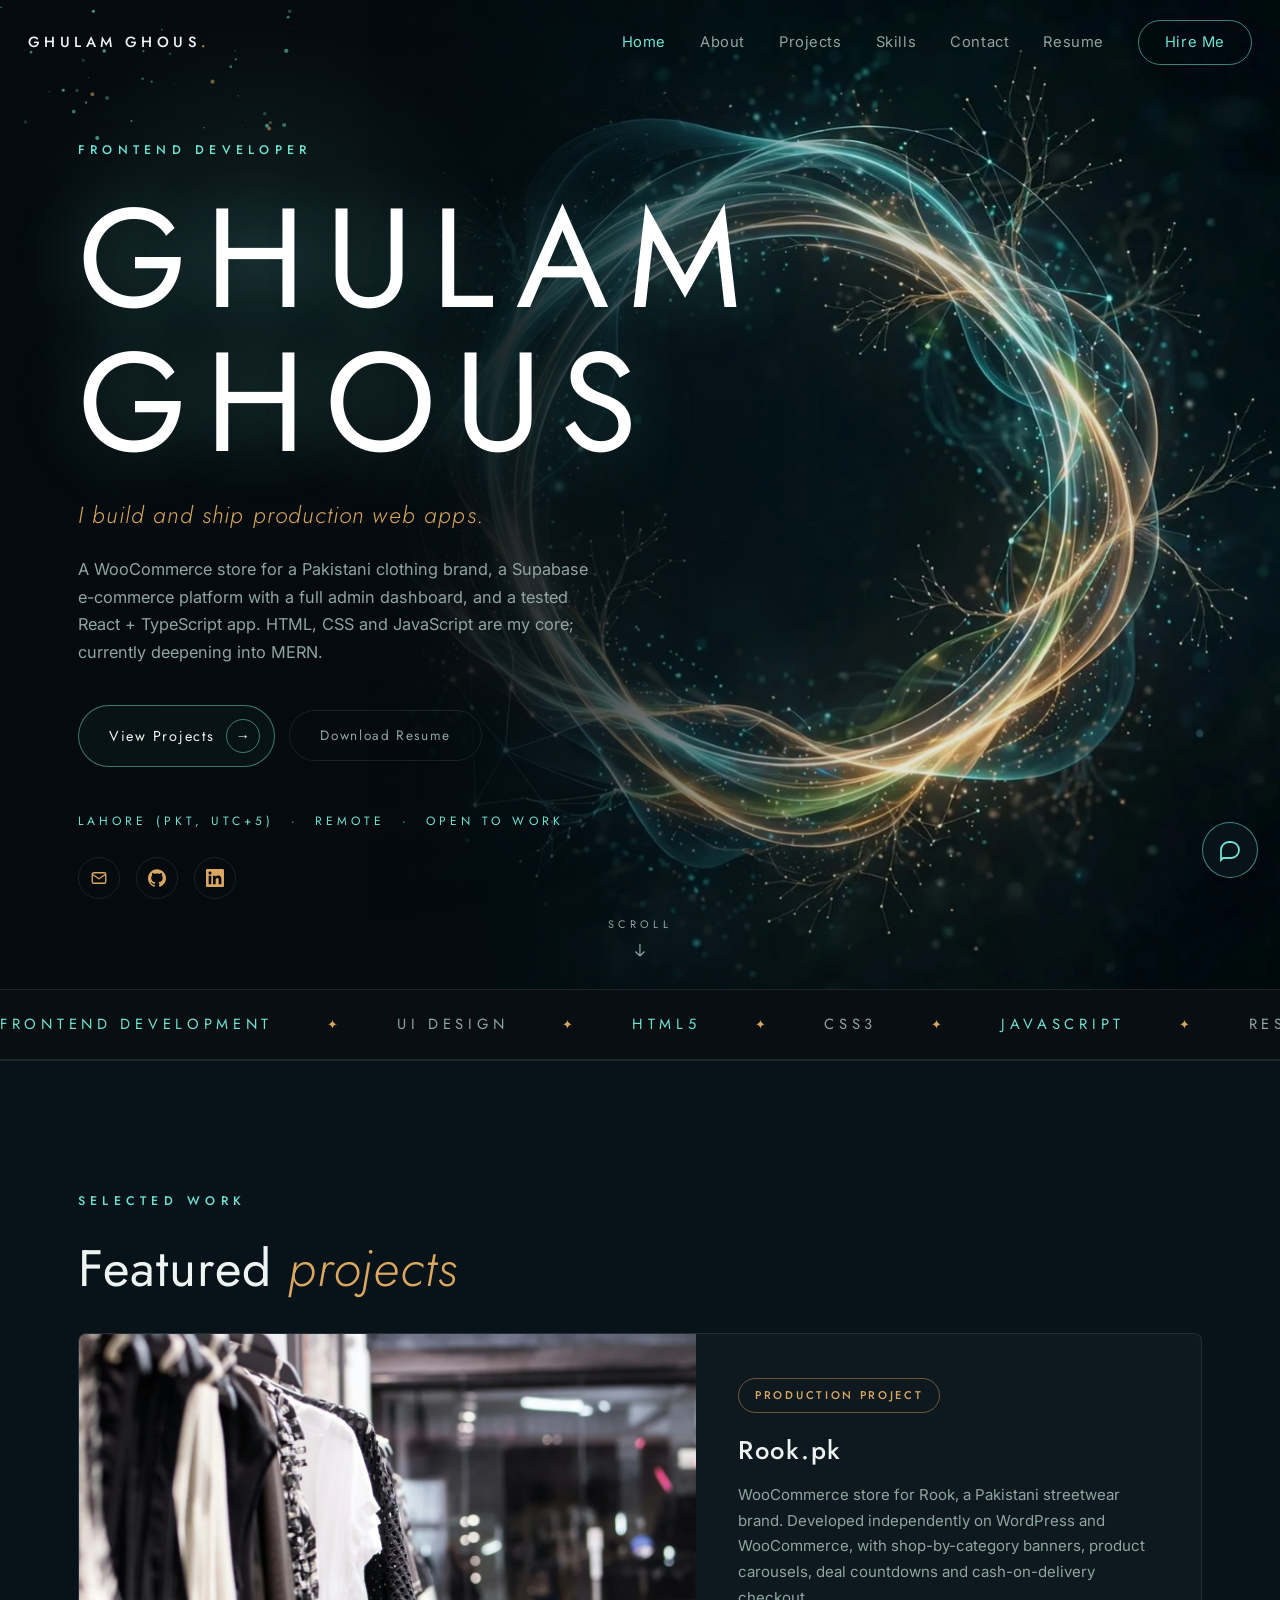
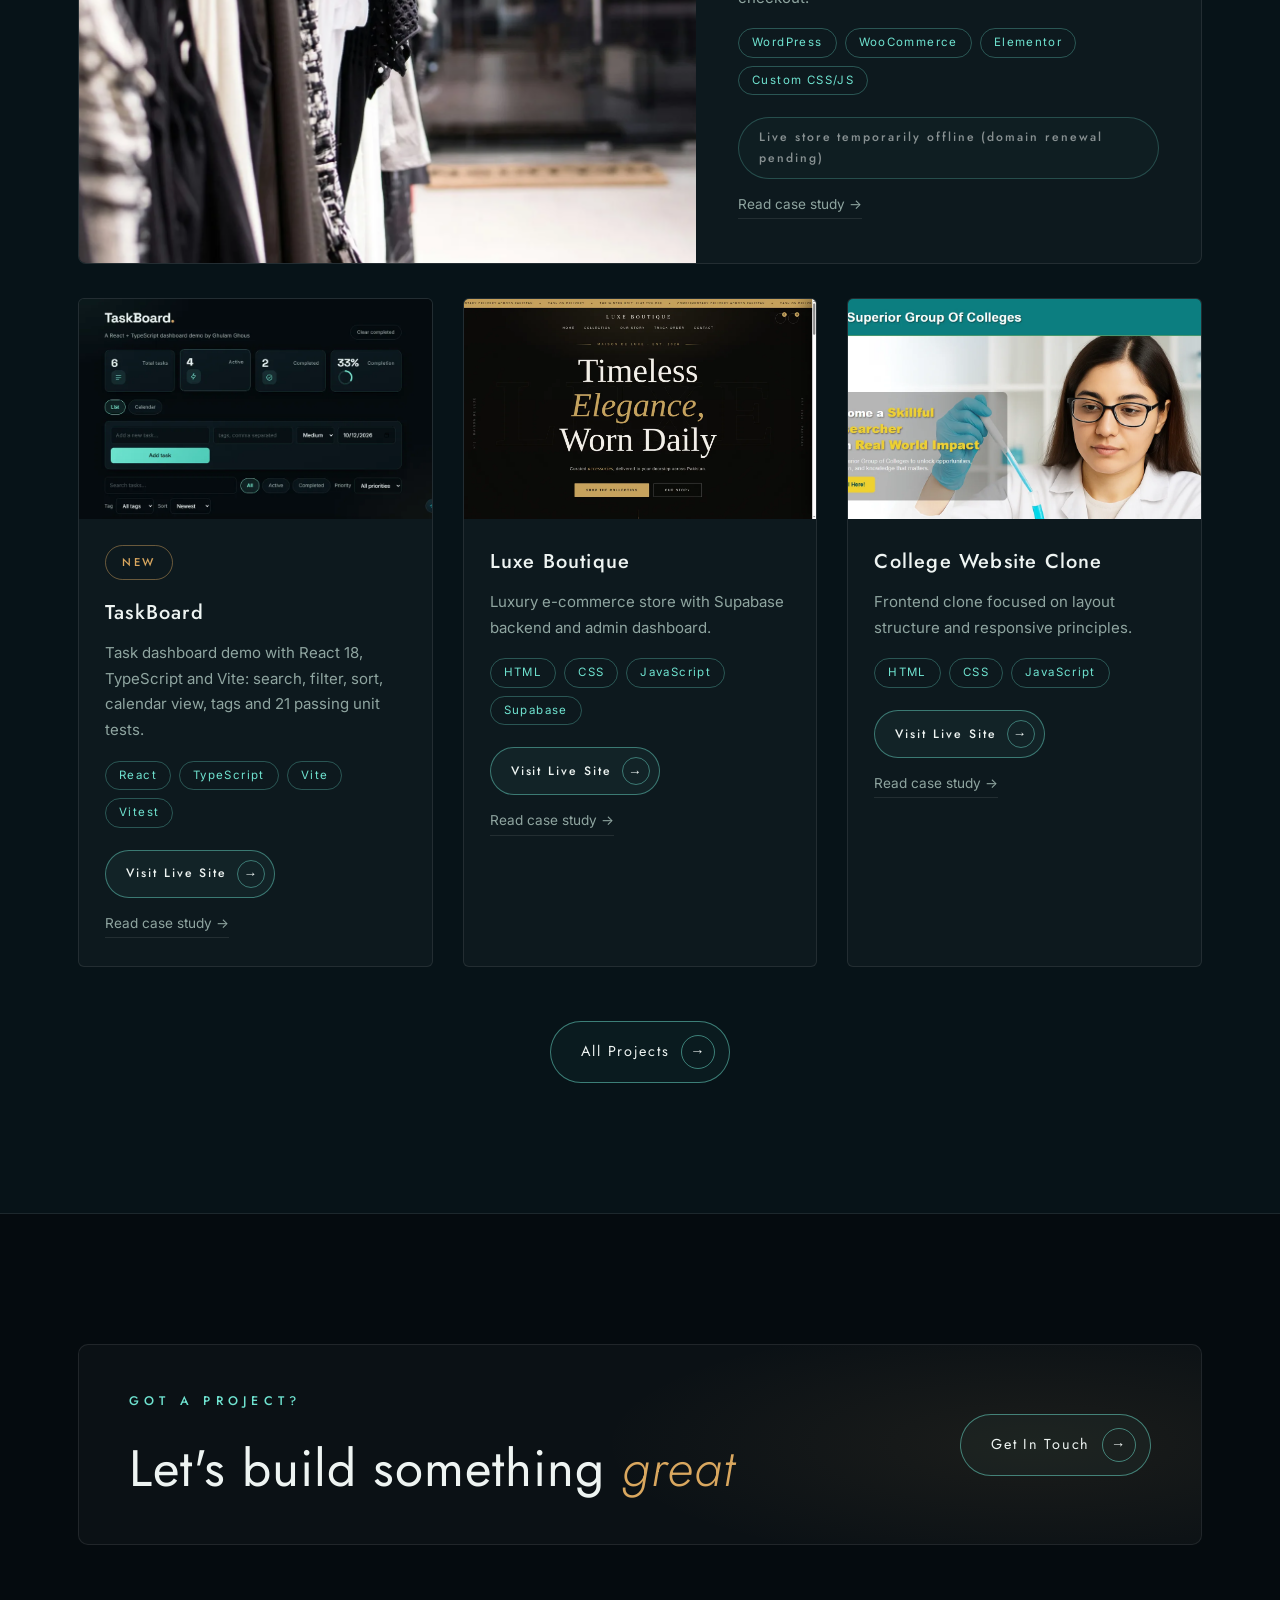
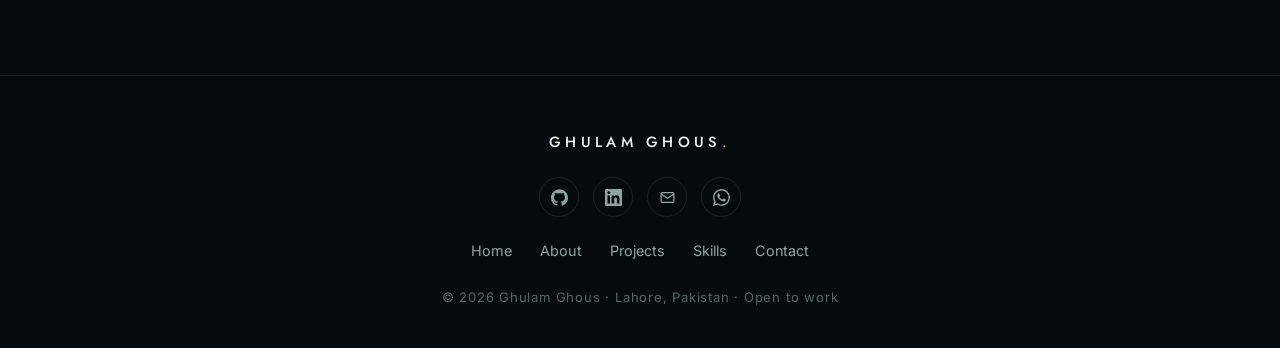
==== commit d56b94d6: "v36 audit fixes: rook.pk offline note, chat tokens+timeout, widget a11y, script guards, style fixes," ====
--- a/index.html
+++ b/index.html
@@ -4,26 +4,26 @@
   <meta charset="UTF-8" />
   <meta name="viewport" content="width=device-width, initial-scale=1.0" />
   <title>Ghulam Ghous | Frontend Developer in Lahore</title>
-    <meta name="description" content="Frontend developer in Lahore building fast, accessible web interfaces. Shipped a live WooCommerce store (Rook.pk). Open to full-time, freelance and remote roles." />
+    <meta name="description" content="Frontend developer in Lahore building fast, accessible web interfaces. Shipped a WooCommerce store (Rook.pk). Open to full-time, freelance and remote roles." />
   <link rel="canonical" href="https://ghulamghousdev.netlify.app/" />
   <link rel="icon" type="image/svg+xml" href="favicon.svg" />
   <link rel="apple-touch-icon" href="apple-touch-icon.png" />
   <link rel="manifest" href="site.webmanifest" />
   <meta name="theme-color" content="#050b0f" />
   <meta property="og:title" content="Ghulam Ghous | Frontend Developer in Lahore" />
-  <meta property="og:description" content="Frontend developer in Lahore building fast, accessible web interfaces. Shipped a live WooCommerce store (Rook.pk). Open to full-time, freelance and remote roles." />
+  <meta property="og:description" content="Frontend developer in Lahore building fast, accessible web interfaces. Shipped a WooCommerce store (Rook.pk). Open to full-time, freelance and remote roles." />
   <meta property="og:type" content="website" />
   <meta property="og:url" content="https://ghulamghousdev.netlify.app/" />
   <meta property="og:image" content="https://ghulamghousdev.netlify.app/og-image.jpg" />
   <meta property="og:site_name" content="Ghulam Ghous - Frontend Developer" />
   <meta name="twitter:card" content="summary_large_image" />
   <meta name="twitter:title" content="Ghulam Ghous | Frontend Developer in Lahore" />
-  <meta name="twitter:description" content="Frontend developer in Lahore building fast, accessible web interfaces. Shipped a live WooCommerce store (Rook.pk). Open to full-time, freelance and remote roles." />
+  <meta name="twitter:description" content="Frontend developer in Lahore building fast, accessible web interfaces. Shipped a WooCommerce store (Rook.pk). Open to full-time, freelance and remote roles." />
   <meta name="twitter:image" content="https://ghulamghousdev.netlify.app/og-image.jpg" />
   <link rel="preconnect" href="https://fonts.googleapis.com" />
   <link rel="preconnect" href="https://fonts.gstatic.com" crossorigin />
   <link href="https://fonts.googleapis.com/css2?family=Jost:wght@300;400;500;600&family=Inter:wght@300;400;500;600&display=swap" rel="stylesheet" />
-  <link rel="stylesheet" href="style.css?v=30" />
+  <link rel="stylesheet" href="style.css?v=31" />
   <script type="application/ld+json">
 [
   {
@@ -92,7 +92,7 @@
       <h1 class="hero-title reveal">GHULAM<br />GHOUS</h1>
       <p class="hero-gold reveal">I build and ship production web apps.</p>
       <p class="hero-desc reveal">
-        A live WooCommerce store for a Pakistani clothing brand, a Supabase
+        A WooCommerce store for a Pakistani clothing brand, a Supabase
         e-commerce platform with a full admin dashboard, and a tested
         React + TypeScript app. HTML, CSS and JavaScript are my core;
         currently deepening into MERN.
@@ -131,15 +131,15 @@
       <h2 class="section-title reveal">Featured <em>projects</em></h2>
       <article class="project-featured reveal" style="margin-bottom:34px">
         <div class="project-media">
-          <img width="1600" height="1067" src="images/rook-store.webp" alt="Rook.pk live WooCommerce clothing store" loading="lazy" />
+          <img width="1600" height="1067" src="images/rook-store.webp" alt="Rook.pk WooCommerce clothing store" loading="lazy" />
         </div>
         <div class="project-body">
           <span class="project-badge">PRODUCTION PROJECT</span>
           <h3>Rook.pk</h3>
-          <p>Live WooCommerce store for Rook, a Pakistani streetwear brand. Developed independently on WordPress and WooCommerce, with shop-by-category banners, product carousels, deal countdowns and cash-on-delivery checkout.</p>
+          <p>WooCommerce store for Rook, a Pakistani streetwear brand. Developed independently on WordPress and WooCommerce, with shop-by-category banners, product carousels, deal countdowns and cash-on-delivery checkout.</p>
           <ul class="tags"><li>WordPress</li><li>WooCommerce</li><li>Elementor</li><li>Custom CSS/JS</li></ul>
           <div class="project-actions">
-            <a class="project-link" href="https://rook.pk/" target="_blank" rel="noopener">Visit Live Site <span>→</span></a>
+            <span class="project-link btn-disabled" aria-disabled="true">Live store temporarily offline (domain renewal pending)</span>
               <a class="case-link" href="projects/rook-pk.html">Read case study →</a>
           </div>
         </div>
--- a/style.css
+++ b/style.css
@@ -18,7 +18,7 @@
   background: var(--bg);
   color: var(--ink);
   font-family: var(--font-body);
-  font-weight: 300;
+  font-weight: 400;
   line-height: 1.7;
   overflow-x: hidden;
 }
@@ -55,11 +55,11 @@
 .nav-links a { color: var(--muted); transition: color 0.25s; letter-spacing: 0.04em; }
 .nav-links a:hover { color: var(--ink); }
 .nav-links a.active { color: var(--teal); }
-.btn-hire {
-  border: 1px solid rgba(111, 227, 208, 0.55); color: var(--teal) !important;
-  padding: 9px 26px; border-radius: 999px; transition: all 0.3s !important;
-}
-.btn-hire:hover { background: rgba(111, 227, 208, 0.12); color: #fff !important; }
+.nav-links a.btn-hire {
+  border: 1px solid rgba(111, 227, 208, 0.55); color: var(--teal);
+  padding: 9px 26px; border-radius: 999px; transition: all 0.3s;
+}
+.nav-links a.btn-hire:hover { background: rgba(111, 227, 208, 0.12); color: #fff; }
 .nav-toggle { display: none; background: none; border: 0; cursor: pointer; flex-direction: column; gap: 6px; padding: 6px; }
 .nav-toggle span { width: 24px; height: 1.6px; background: var(--ink); display: block; transition: 0.3s; }
 .mobile-menu { display: none; flex-direction: column; gap: 4px; padding: 10px 28px 22px; background: rgba(5,11,15,0.96); border-bottom: 1px solid var(--line); }
@@ -320,6 +320,7 @@
 @keyframes scrollX { to { transform: translateX(-50%); } }
 
 @media (prefers-reduced-motion: reduce) {
+  html { scroll-behavior: auto; }
   .hero-bg, .marquee-track, .scroll-cue svg { animation: none; }
   .mouse-glow { display: none; }
 }
@@ -358,6 +359,8 @@
   letter-spacing: 0.12em; font-size: 0.85rem; transition: all 0.3s; margin-left: 14px;
 }
 .btn-ghost:hover { border-color: var(--gold); color: var(--gold); }
+.btn-disabled { opacity: .55; cursor: not-allowed; }
+.btn-disabled:hover { border-color: var(--line); color: var(--muted); }
 .footer-social { display: flex; gap: 14px; }
 .footer-social a {
   display: grid; place-items: center; width: 40px; height: 40px;
@@ -502,10 +505,11 @@
   max-height: calc(100vh - 120px); background: #071318; border: 1px solid var(--line);
   border-radius: 14px; display: flex; flex-direction: column; overflow: hidden;
   opacity: 0; transform: translateY(12px) scale(0.98); pointer-events: none;
-  transition: opacity 0.25s, transform 0.25s;
+  visibility: hidden;
+  transition: opacity 0.25s, transform 0.25s, visibility 0.25s;
   box-shadow: 0 24px 70px rgba(0, 0, 0, 0.6);
 }
-.chat-panel.open { opacity: 1; transform: none; pointer-events: auto; }
+.chat-panel.open { opacity: 1; transform: none; pointer-events: auto; visibility: visible; }
 .chat-head {
   display: flex; align-items: center; justify-content: space-between;
   padding: 14px 16px; border-bottom: 1px solid var(--line);
